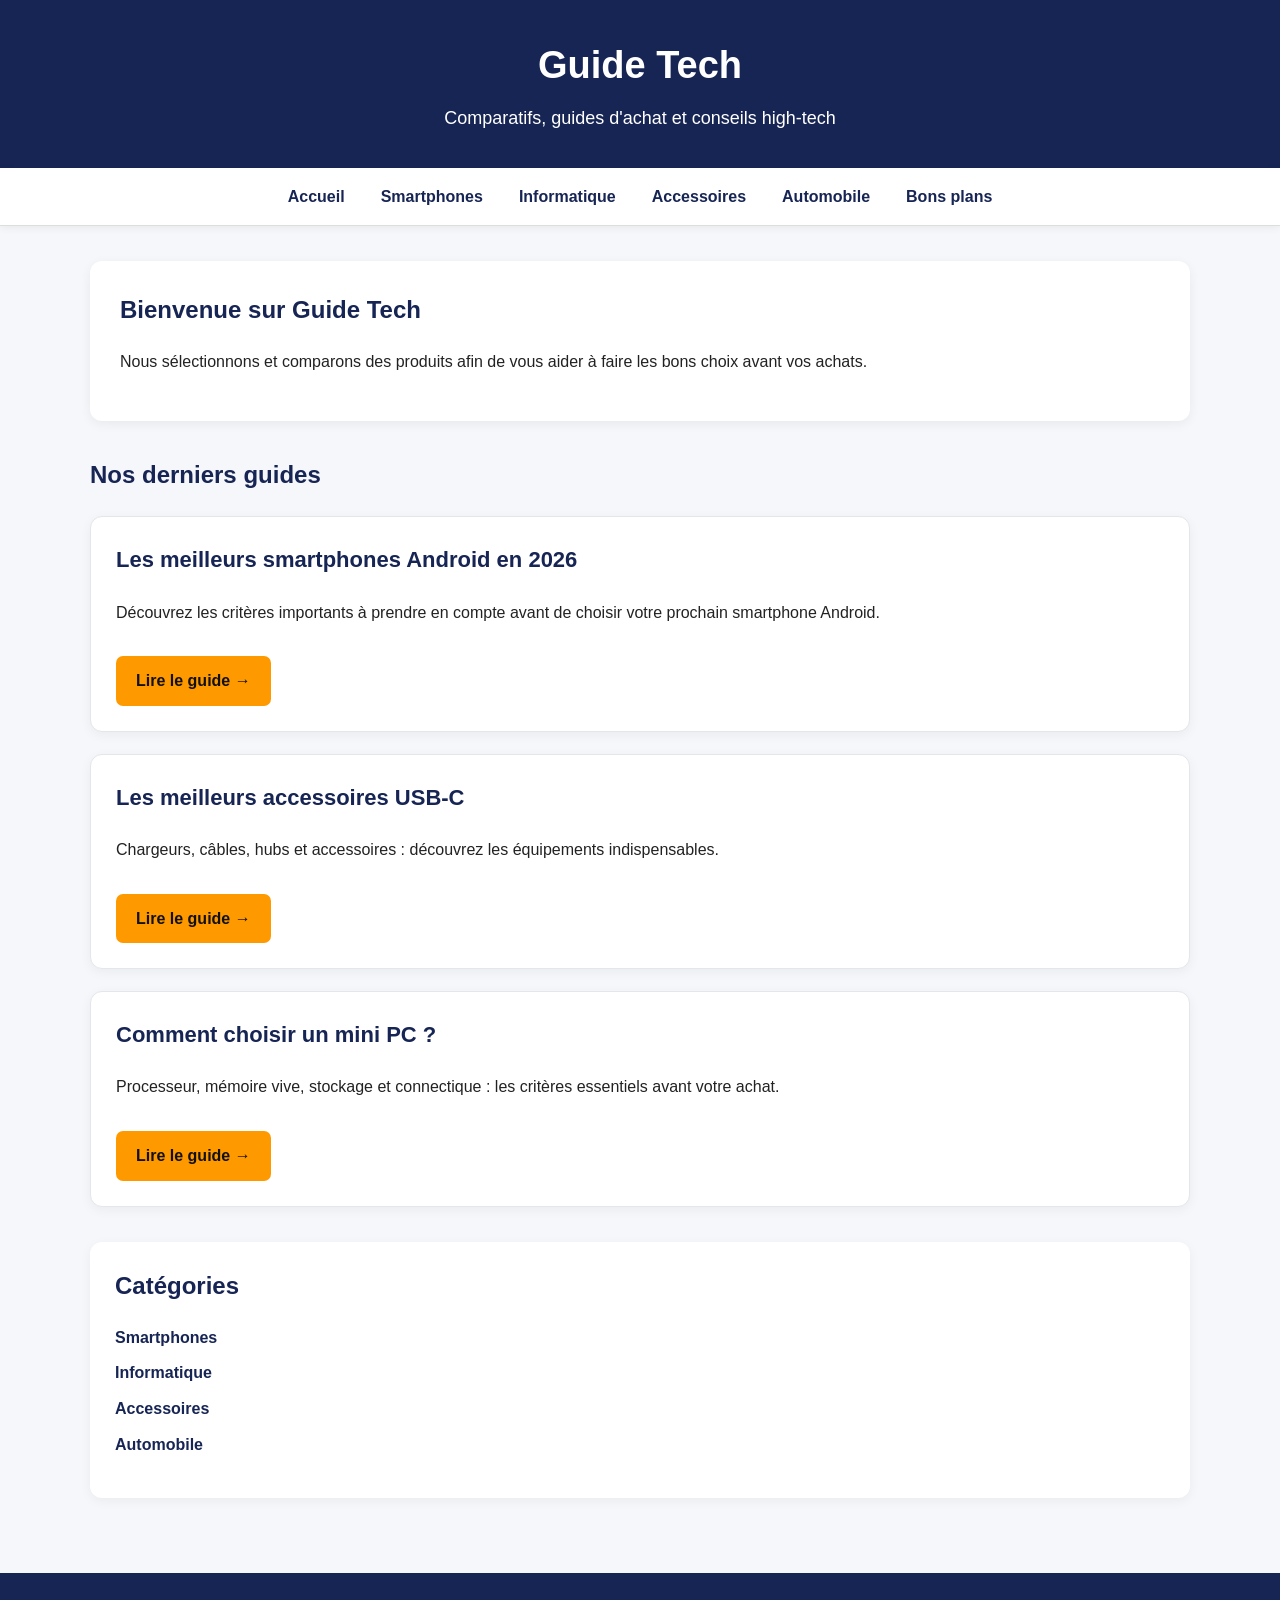
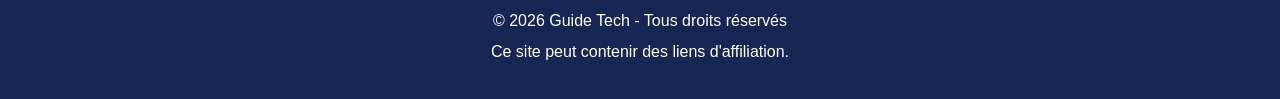
==== index.html @ e2352f9a "Update index.html" ====
<!DOCTYPE html>
<html lang="fr">
<head>
    <meta charset="UTF-8">
    <meta name="viewport" content="width=device-width, initial-scale=1.0">

    <title>Guide Tech | Comparatifs et guides d'achat</title>

    <meta name="description" content="Comparatifs, guides d'achat et conseils pour choisir les meilleurs produits high-tech.">

    <link rel="stylesheet" href="style.css">
</head>

<body>

<header class="header">
    <div class="container">
        <h1>Guide Tech</h1>
        <p>Comparatifs, guides d'achat et conseils high-tech</p>
    </div>
</header>

<nav class="navigation">
    <div class="container">
        <a href="index.html">Accueil</a>
        <a href="smartphones.html">Smartphones</a>
        <a href="informatique.html">Informatique</a>
        <a href="#">Accessoires</a>
        <a href="#">Automobile</a>
        <a href="#">Bons plans</a>
    </div>
</nav>

<main class="container">

    <section class="intro">
        <h2>Bienvenue sur Guide Tech</h2>

        <p>
            Nous sélectionnons et comparons des produits afin de vous aider
            à faire les bons choix avant vos achats.
        </p>
    </section>

    <section>

        <h2>Nos derniers guides</h2>

        <article class="article-card">

            <h3>
                Les meilleurs smartphones Android en 2026
            </h3>

            <p>
                Découvrez les critères importants à prendre en compte
                avant de choisir votre prochain smartphone Android.
            </p>

            <a class="button" href="#">
                Lire le guide →
            </a>

        </article>

        <article class="article-card">

            <h3>
                Les meilleurs accessoires USB-C
            </h3>

            <p>
                Chargeurs, câbles, hubs et accessoires : découvrez
                les équipements indispensables.
            </p>

            <a class="button" href="#">
                Lire le guide →
            </a>

        </article>

        <article class="article-card">

            <h3>
                Comment choisir un mini PC ?
            </h3>

            <p>
                Processeur, mémoire vive, stockage et connectique :
                les critères essentiels avant votre achat.
            </p>

            <a class="button" href="#">
                Lire le guide →
            </a>

        </article>

    </section>

    <section class="categories">

        <h2>Catégories</h2>

        <ul>
            <li><a href="#">Smartphones</a></li>
            <li><a href="#">Informatique</a></li>
            <li><a href="#">Accessoires</a></li>
            <li><a href="#">Automobile</a></li>
        </ul>

    </section>

</main>

<footer class="footer">

    <div class="container">

        <p>
            © 2026 Guide Tech - Tous droits réservés
        </p>

        <p>
            Ce site peut contenir des liens d'affiliation.
        </p>

    </div>

</footer>
    
</body>
</html>
---- style.css ----
* {
    box-sizing: border-box;
}

body {
    margin: 0;
    font-family: Arial, Helvetica, sans-serif;
    background: #f5f7fa;
    color: #222;
    line-height: 1.6;
}

.container {
    width: 90%;
    max-width: 1100px;
    margin: auto;
}


/* HEADER */

.header {
    background: #172554;
    color: white;
    text-align: center;
    padding: 35px 20px;
}

.header h1 {
    margin: 0;
    font-size: 38px;
}

.header p {
    margin: 8px 0 0;
    font-size: 18px;
}


/* NAVIGATION */

.navigation {
    background: white;
    border-bottom: 1px solid #ddd;
    box-shadow: 0 2px 8px rgba(0, 0, 0, 0.06);
}

.navigation .container {
    display: flex;
    justify-content: center;
    flex-wrap: wrap;
}

.navigation a {
    color: #172554;
    text-decoration: none;
    font-weight: bold;
    padding: 16px 18px;
}

.navigation a:hover {
    background: #e8eefc;
}


/* MAIN */

main {
    padding-top: 35px;
    padding-bottom: 45px;
}

h2 {
    color: #172554;
    margin-top: 35px;
}

h3 {
    color: #172554;
}

h4 {
    margin-bottom: 5px;
}


/* INTRO */

.intro {
    background: white;
    padding: 30px;
    margin-bottom: 35px;
    border-radius: 12px;
    box-shadow: 0 3px 12px rgba(0, 0, 0, 0.06);
}

.intro h2 {
    margin-top: 0;
}


/* ARTICLE CARDS */

.article-card {
    background: white;
    padding: 25px;
    margin: 22px 0;
    border-radius: 12px;
    border: 1px solid #e3e6eb;
    box-shadow: 0 3px 12px rgba(0, 0, 0, 0.05);
}

.article-card h3 {
    margin-top: 0;
    font-size: 22px;
}

.article-card ul {
    padding-left: 22px;
}


/* BUTTON */

.button {
    display: inline-block;
    margin-top: 15px;
    padding: 12px 20px;
    background: #ff9900;
    color: #111;
    text-decoration: none;
    font-weight: bold;
    border-radius: 7px;
}

.button:hover {
    background: #e68900;
}


/* CATEGORIES */

.categories {
    background: white;
    padding: 25px;
    margin-top: 35px;
    border-radius: 12px;
    box-shadow: 0 3px 12px rgba(0, 0, 0, 0.05);
}

.categories h2 {
    margin-top: 0;
}

.categories ul {
    list-style: none;
    padding: 0;
}

.categories li {
    margin: 10px 0;
}

.categories a {
    color: #172554;
    text-decoration: none;
    font-weight: bold;
}


/* FOOTER */

.footer {
    background: #172554;
    color: white;
    text-align: center;
    padding: 30px 20px;
    margin-top: 30px;
}

.footer p {
    margin: 5px 0;
}


/* MOBILE */

@media (max-width: 700px) {

    .header h1 {
        font-size: 30px;
    }

    .header p {
        font-size: 16px;
    }

    .navigation a {
        padding: 12px 10px;
        font-size: 14px;
    }

    .intro,
    .article-card,
    .categories {
        padding: 20px;
    }

    .article-card h3 {
        font-size: 19px;
    }

}
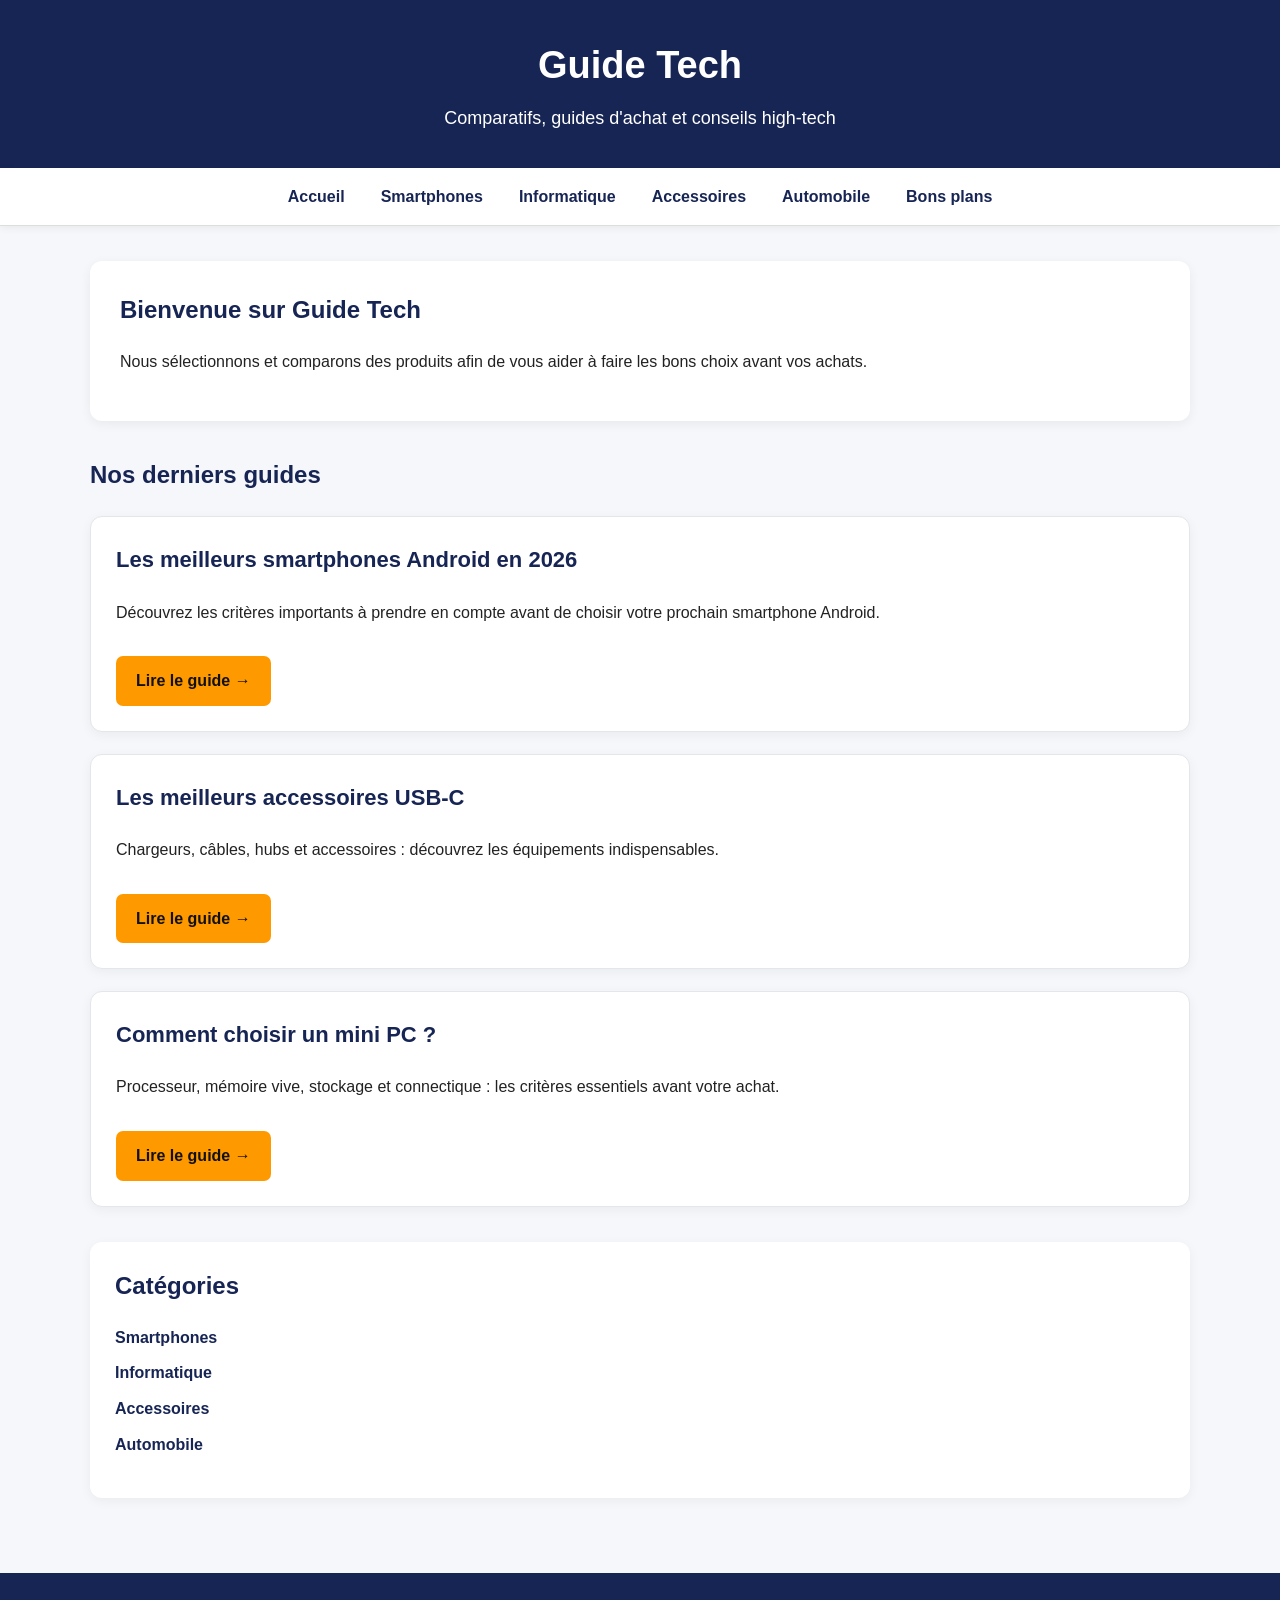
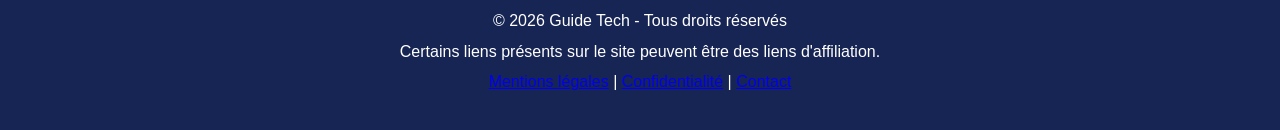
==== commit dc619fbb: "Update index.html" ====
--- a/index.html
+++ b/index.html
@@ -123,7 +123,16 @@
         </p>
 
         <p>
-            Ce site peut contenir des liens d'affiliation.
+            Certains liens présents sur le site peuvent être des liens
+            d'affiliation.
+        </p>
+
+        <p>
+            <a href="mentions-legales.html">Mentions légales</a>
+            |
+            <a href="politique-confidentialite.html">Confidentialité</a>
+            |
+            <a href="contact.html">Contact</a>
         </p>
 
     </div>
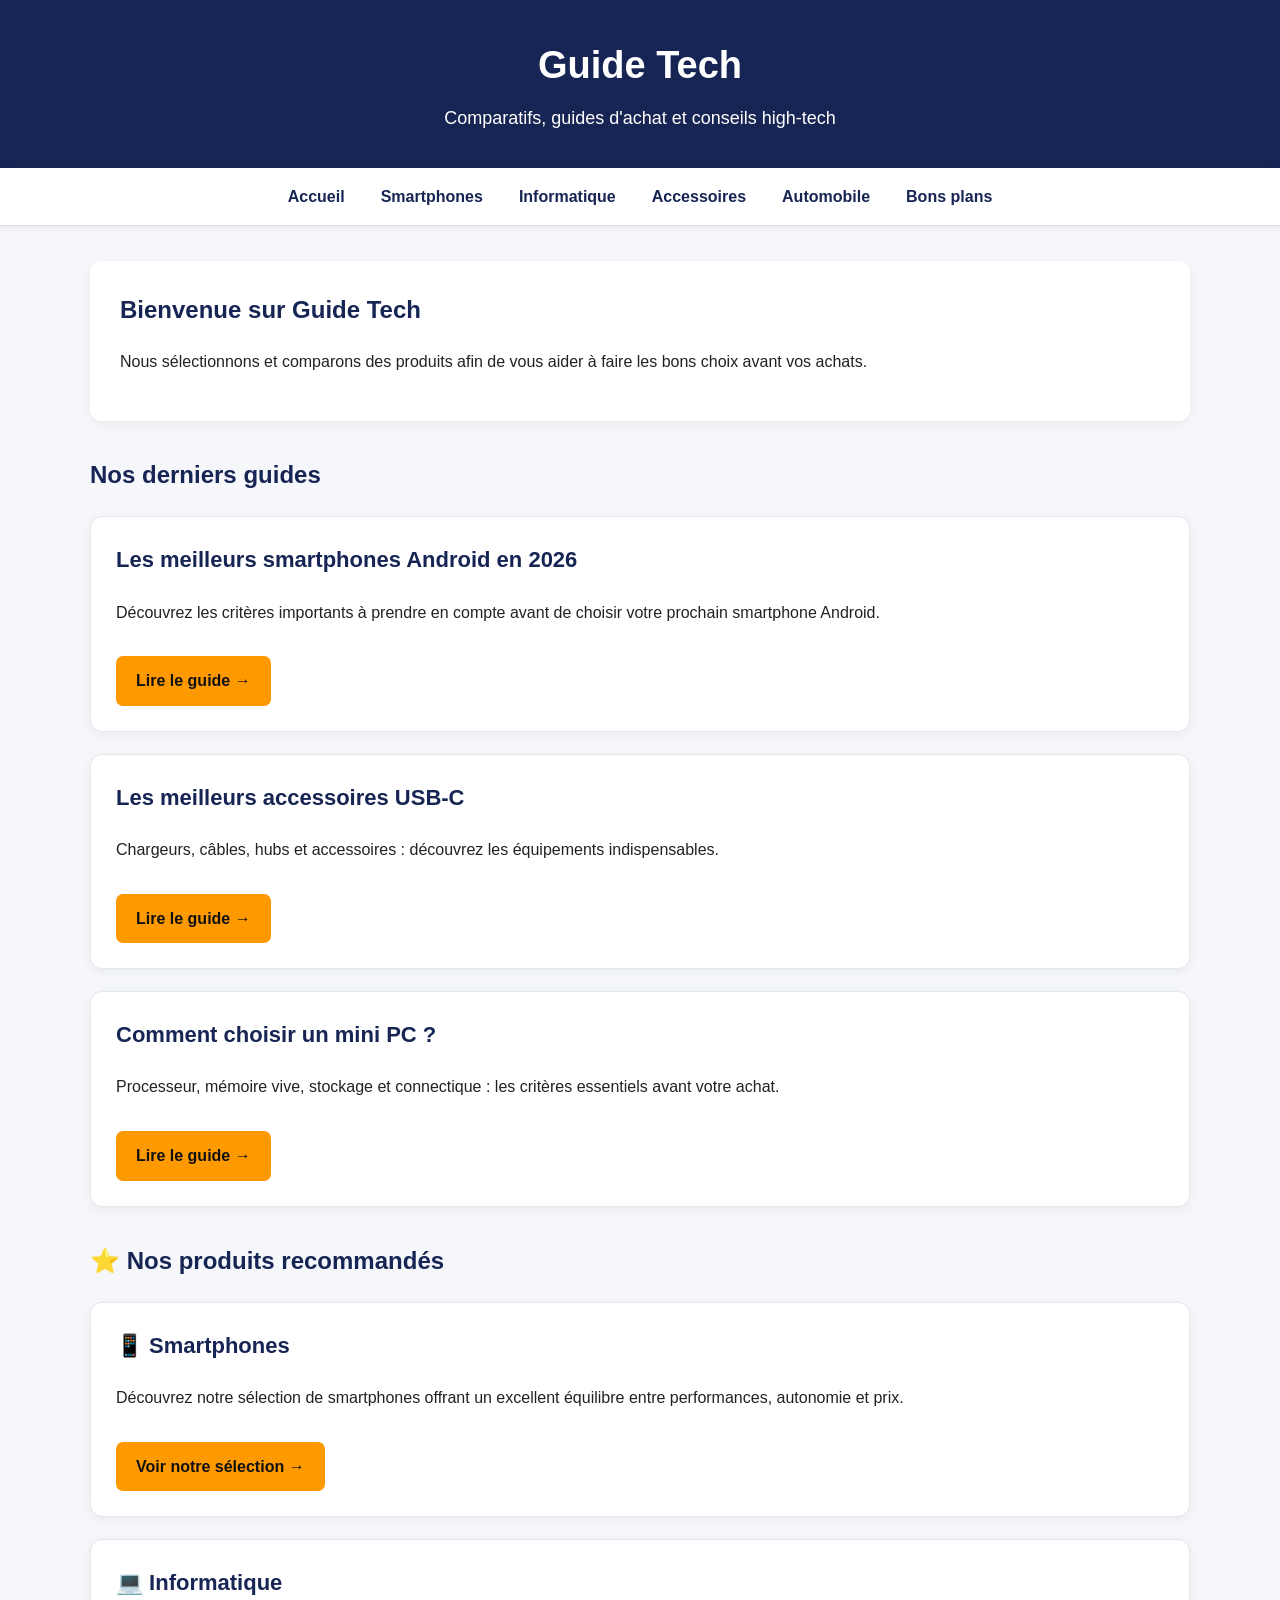
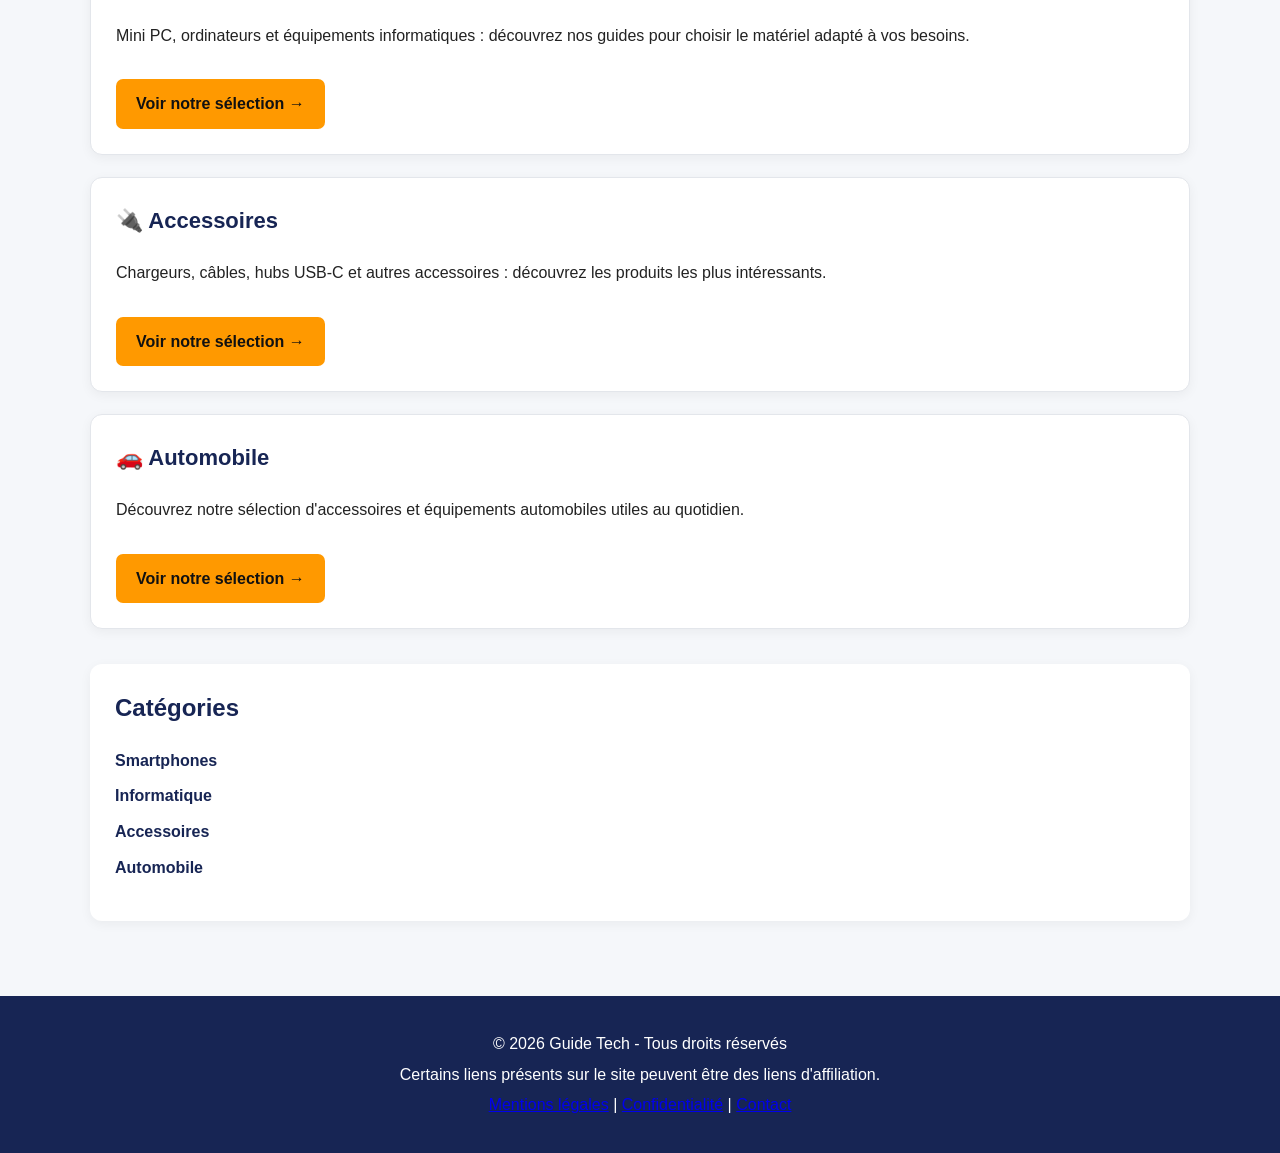
==== commit 2eb23461: "Update index.html" ====
--- a/index.html
+++ b/index.html
@@ -25,9 +25,9 @@
         <a href="index.html">Accueil</a>
         <a href="smartphones.html">Smartphones</a>
         <a href="informatique.html">Informatique</a>
-        <a href="#">Accessoires</a>
-        <a href="#">Automobile</a>
-        <a href="#">Bons plans</a>
+        <a href="accessoires.html">Accessoires</a>
+        <a href="automobile.html">Automobile</a>
+        <a href="bons-plans.html">Bons plans</a>
     </div>
 </nav>
 
@@ -99,6 +99,77 @@
 
     </section>
 
+    <section>
+
+    <h2>⭐ Nos produits recommandés</h2>
+
+    <article class="article-card">
+
+        <h3>📱 Smartphones</h3>
+
+        <p>
+            Découvrez notre sélection de smartphones offrant
+            un excellent équilibre entre performances, autonomie
+            et prix.
+        </p>
+
+        <a class="button" href="smartphones-comparatif.html">
+            Voir notre sélection →
+        </a>
+
+    </article>
+
+
+    <article class="article-card">
+
+        <h3>💻 Informatique</h3>
+
+        <p>
+            Mini PC, ordinateurs et équipements informatiques :
+            découvrez nos guides pour choisir le matériel adapté
+            à vos besoins.
+        </p>
+
+        <a class="button" href="informatique.html">
+            Voir notre sélection →
+        </a>
+
+    </article>
+
+
+    <article class="article-card">
+
+        <h3>🔌 Accessoires</h3>
+
+        <p>
+            Chargeurs, câbles, hubs USB-C et autres accessoires :
+            découvrez les produits les plus intéressants.
+        </p>
+
+        <a class="button" href="accessoires.html">
+            Voir notre sélection →
+        </a>
+
+    </article>
+
+
+    <article class="article-card">
+
+        <h3>🚗 Automobile</h3>
+
+        <p>
+            Découvrez notre sélection d'accessoires et équipements
+            automobiles utiles au quotidien.
+        </p>
+
+        <a class="button" href="automobile.html">
+            Voir notre sélection →
+        </a>
+
+    </article>
+
+</section>
+    
     <section class="categories">
 
         <h2>Catégories</h2>
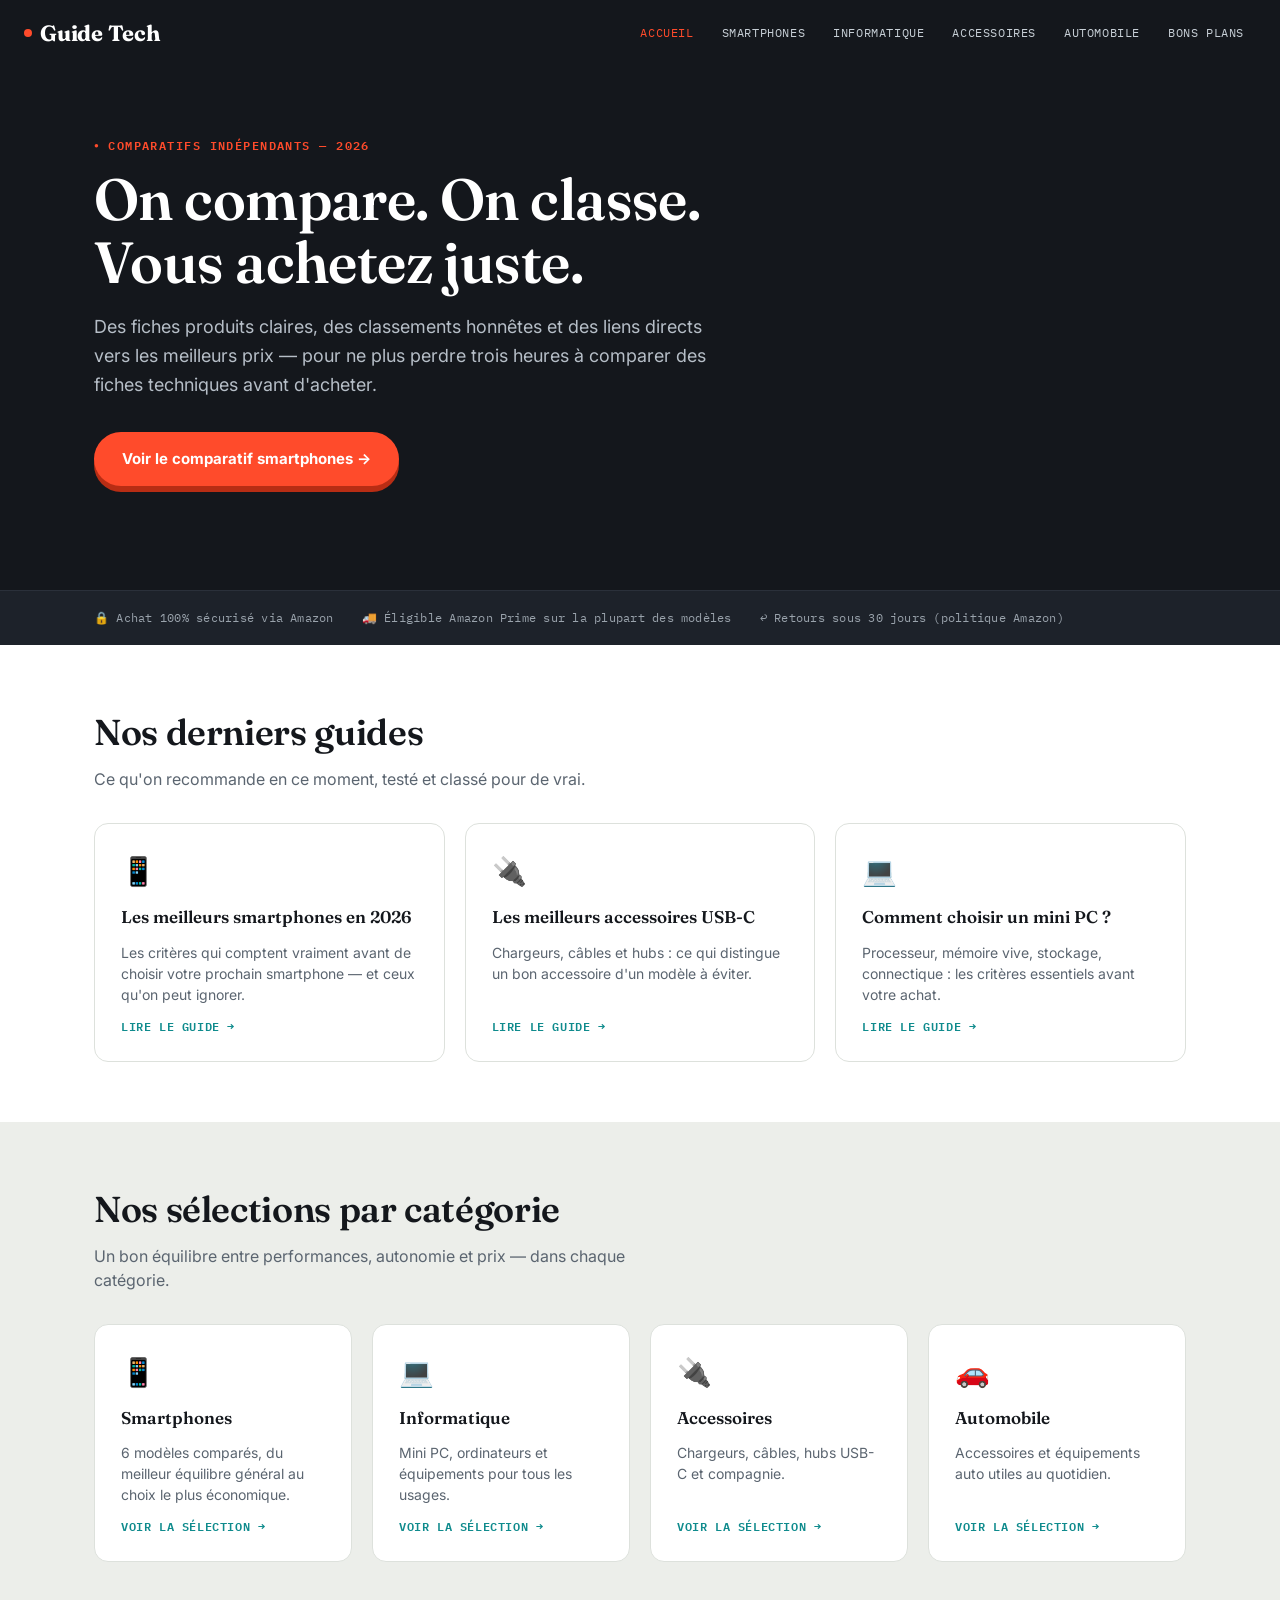
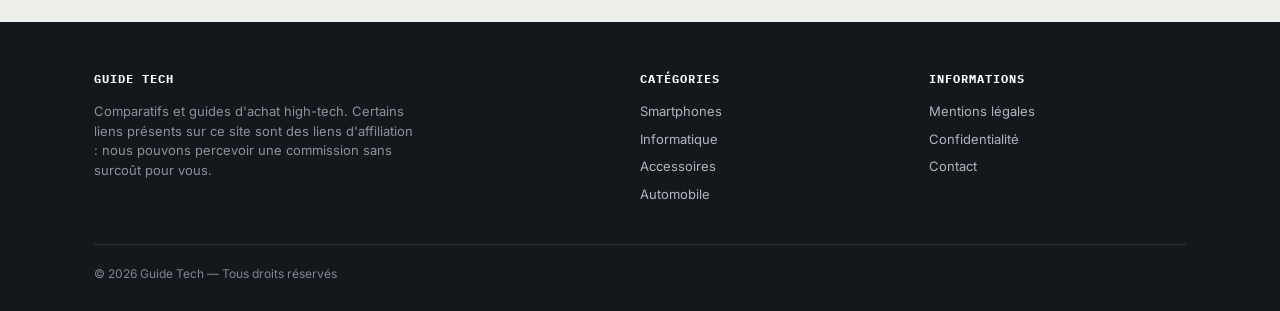
==== commit 5fd6c60e: "Update index.html" ====
--- a/index.html
+++ b/index.html
@@ -1,214 +1,134 @@
 <!DOCTYPE html>
 <html lang="fr">
 <head>
-    <meta charset="UTF-8">
-    <meta name="viewport" content="width=device-width, initial-scale=1.0">
-
-    <title>Guide Tech | Comparatifs et guides d'achat</title>
-
-    <meta name="description" content="Comparatifs, guides d'achat et conseils pour choisir les meilleurs produits high-tech.">
-
-    <link rel="stylesheet" href="style.css">
+<meta charset="UTF-8">
+<meta name="viewport" content="width=device-width, initial-scale=1.0">
+<title>Guide Tech | Comparatifs et guides d'achat high-tech</title>
+<meta name="description" content="Comparatifs, guides d'achat et bons plans pour choisir vos smartphones, informatique, accessoires et équipements auto sans vous tromper.">
+<meta property="og:title" content="Guide Tech | Comparatifs et guides d'achat">
+<meta property="og:description" content="Comparatifs indépendants et sélections pour bien acheter votre prochain produit high-tech.">
+<meta property="og:type" content="website">
+<link rel="stylesheet" href="style.css">
 </head>
-
 <body>
 
-<header class="header">
-    <div class="container">
-        <h1>Guide Tech</h1>
-        <p>Comparatifs, guides d'achat et conseils high-tech</p>
-    </div>
+<header class="site">
+  <div class="bar">
+    <a href="index.html" class="logo"><span class="dot"></span>Guide Tech</a>
+    <nav class="main">
+      <a href="index.html" class="current">Accueil</a>
+      <a href="smartphones.html">Smartphones</a>
+      <a href="informatique.html">Informatique</a>
+      <a href="accessoires.html">Accessoires</a>
+      <a href="automobile.html">Automobile</a>
+      <a href="bons-plans.html">Bons plans</a>
+    </nav>
+  </div>
 </header>
 
-<nav class="navigation">
-    <div class="container">
-        <a href="index.html">Accueil</a>
+<section class="hero">
+  <div class="wrap">
+    <p class="eyebrow">Comparatifs indépendants — 2026</p>
+    <h1>On compare. On classe. Vous achetez juste.</h1>
+    <p class="lead">Des fiches produits claires, des classements honnêtes et des liens directs vers les meilleurs prix — pour ne plus perdre trois heures à comparer des fiches techniques avant d'acheter.</p>
+    <div class="cta-group">
+      <a href="smartphones-comparatif.html" class="btn primary">Voir le comparatif smartphones →</a>
+    </div>
+  </div>
+  <div style="height:48px;"></div>
+</section>
+<div class="trust-strip">
+  <div class="wrap">
+    <span>🔒 Achat 100% sécurisé via Amazon</span>
+    <span>🚚 Éligible Amazon Prime sur la plupart des modèles</span>
+    <span>↩️ Retours sous 30 jours (politique Amazon)</span>
+  </div>
+</div>
+
+<section class="on-card">
+  <div class="wrap">
+    <h2 class="section-title">Nos derniers guides</h2>
+    <p class="section-sub">Ce qu'on recommande en ce moment, testé et classé pour de vrai.</p>
+    <div class="grid cols-3">
+      <div class="card">
+        <span class="icon">📱</span>
+        <h3>Les meilleurs smartphones en 2026</h3>
+        <p>Les critères qui comptent vraiment avant de choisir votre prochain smartphone — et ceux qu'on peut ignorer.</p>
+        <a href="smartphones-comparatif.html" class="card-link">Lire le guide →</a>
+      </div>
+      <div class="card">
+        <span class="icon">🔌</span>
+        <h3>Les meilleurs accessoires USB-C</h3>
+        <p>Chargeurs, câbles et hubs : ce qui distingue un bon accessoire d'un modèle à éviter.</p>
+        <a href="accessoires.html" class="card-link">Lire le guide →</a>
+      </div>
+      <div class="card">
+        <span class="icon">💻</span>
+        <h3>Comment choisir un mini PC ?</h3>
+        <p>Processeur, mémoire vive, stockage, connectique : les critères essentiels avant votre achat.</p>
+        <a href="informatique.html" class="card-link">Lire le guide →</a>
+      </div>
+    </div>
+  </div>
+</section>
+
+<section>
+  <div class="wrap">
+    <h2 class="section-title">Nos sélections par catégorie</h2>
+    <p class="section-sub">Un bon équilibre entre performances, autonomie et prix — dans chaque catégorie.</p>
+    <div class="grid cols-4">
+      <div class="card">
+        <span class="icon">📱</span>
+        <h3>Smartphones</h3>
+        <p>6 modèles comparés, du meilleur équilibre général au choix le plus économique.</p>
+        <a href="smartphones-comparatif.html" class="card-link">Voir la sélection →</a>
+      </div>
+      <div class="card">
+        <span class="icon">💻</span>
+        <h3>Informatique</h3>
+        <p>Mini PC, ordinateurs et équipements pour tous les usages.</p>
+        <a href="informatique.html" class="card-link">Voir la sélection →</a>
+      </div>
+      <div class="card">
+        <span class="icon">🔌</span>
+        <h3>Accessoires</h3>
+        <p>Chargeurs, câbles, hubs USB-C et compagnie.</p>
+        <a href="accessoires.html" class="card-link">Voir la sélection →</a>
+      </div>
+      <div class="card">
+        <span class="icon">🚗</span>
+        <h3>Automobile</h3>
+        <p>Accessoires et équipements auto utiles au quotidien.</p>
+        <a href="automobile.html" class="card-link">Voir la sélection →</a>
+      </div>
+    </div>
+  </div>
+</section>
+
+<footer class="site">
+  <div class="wrap">
+    <div class="cols">
+      <div>
+        <h4>Guide Tech</h4>
+        <p style="max-width:40ch; color:#8a939c;">Comparatifs et guides d'achat high-tech. Certains liens présents sur ce site sont des liens d'affiliation : nous pouvons percevoir une commission sans surcoût pour vous.</p>
+      </div>
+      <div>
+        <h4>Catégories</h4>
         <a href="smartphones.html">Smartphones</a>
         <a href="informatique.html">Informatique</a>
         <a href="accessoires.html">Accessoires</a>
         <a href="automobile.html">Automobile</a>
-        <a href="bons-plans.html">Bons plans</a>
+      </div>
+      <div>
+        <h4>Informations</h4>
+        <a href="mentions-legales.html">Mentions légales</a>
+        <a href="politique-confidentialite.html">Confidentialité</a>
+        <a href="contact.html">Contact</a>
+      </div>
     </div>
-</nav>
+    <div class="legal">© 2026 Guide Tech — Tous droits réservés</div>
+  </div>
+</footer>
 
-<main class="container">
-
-    <section class="intro">
-        <h2>Bienvenue sur Guide Tech</h2>
-
-        <p>
-            Nous sélectionnons et comparons des produits afin de vous aider
-            à faire les bons choix avant vos achats.
-        </p>
-    </section>
-
-    <section>
-
-        <h2>Nos derniers guides</h2>
-
-        <article class="article-card">
-
-            <h3>
-                Les meilleurs smartphones Android en 2026
-            </h3>
-
-            <p>
-                Découvrez les critères importants à prendre en compte
-                avant de choisir votre prochain smartphone Android.
-            </p>
-
-            <a class="button" href="#">
-                Lire le guide →
-            </a>
-
-        </article>
-
-        <article class="article-card">
-
-            <h3>
-                Les meilleurs accessoires USB-C
-            </h3>
-
-            <p>
-                Chargeurs, câbles, hubs et accessoires : découvrez
-                les équipements indispensables.
-            </p>
-
-            <a class="button" href="#">
-                Lire le guide →
-            </a>
-
-        </article>
-
-        <article class="article-card">
-
-            <h3>
-                Comment choisir un mini PC ?
-            </h3>
-
-            <p>
-                Processeur, mémoire vive, stockage et connectique :
-                les critères essentiels avant votre achat.
-            </p>
-
-            <a class="button" href="#">
-                Lire le guide →
-            </a>
-
-        </article>
-
-    </section>
-
-    <section>
-
-    <h2>⭐ Nos produits recommandés</h2>
-
-    <article class="article-card">
-
-        <h3>📱 Smartphones</h3>
-
-        <p>
-            Découvrez notre sélection de smartphones offrant
-            un excellent équilibre entre performances, autonomie
-            et prix.
-        </p>
-
-        <a class="button" href="smartphones-comparatif.html">
-            Voir notre sélection →
-        </a>
-
-    </article>
-
-
-    <article class="article-card">
-
-        <h3>💻 Informatique</h3>
-
-        <p>
-            Mini PC, ordinateurs et équipements informatiques :
-            découvrez nos guides pour choisir le matériel adapté
-            à vos besoins.
-        </p>
-
-        <a class="button" href="informatique.html">
-            Voir notre sélection →
-        </a>
-
-    </article>
-
-
-    <article class="article-card">
-
-        <h3>🔌 Accessoires</h3>
-
-        <p>
-            Chargeurs, câbles, hubs USB-C et autres accessoires :
-            découvrez les produits les plus intéressants.
-        </p>
-
-        <a class="button" href="accessoires.html">
-            Voir notre sélection →
-        </a>
-
-    </article>
-
-
-    <article class="article-card">
-
-        <h3>🚗 Automobile</h3>
-
-        <p>
-            Découvrez notre sélection d'accessoires et équipements
-            automobiles utiles au quotidien.
-        </p>
-
-        <a class="button" href="automobile.html">
-            Voir notre sélection →
-        </a>
-
-    </article>
-
-</section>
-    
-    <section class="categories">
-
-        <h2>Catégories</h2>
-
-        <ul>
-            <li><a href="#">Smartphones</a></li>
-            <li><a href="#">Informatique</a></li>
-            <li><a href="#">Accessoires</a></li>
-            <li><a href="#">Automobile</a></li>
-        </ul>
-
-    </section>
-
-</main>
-
-<footer class="footer">
-
-    <div class="container">
-
-        <p>
-            © 2026 Guide Tech - Tous droits réservés
-        </p>
-
-        <p>
-            Certains liens présents sur le site peuvent être des liens
-            d'affiliation.
-        </p>
-
-        <p>
-            <a href="mentions-legales.html">Mentions légales</a>
-            |
-            <a href="politique-confidentialite.html">Confidentialité</a>
-            |
-            <a href="contact.html">Contact</a>
-        </p>
-
-    </div>
-
-</footer>
-    
 </body>
 </html>
--- a/style.css
+++ b/style.css
@@ -1,213 +1,698 @@
+/* ============================================================ GUIDE TECH — design system v2 Direction : boutique premium / vitrine produit qui convertit Évolution du système v1 (fiche technique) vers un rendu plus désirable : grandes cartes produit, typographie éditoriale, CTA proéminent, badge "meilleur choix". ============================================================ */
+
+@import url("https://fonts.googleapis.com/css2?family=Fraunces:opsz,wght@9..144,500;9..144,600;9..144,700&family=IBM+Plex+Mono:wght@400;500;600&family=Inter:wght@400;500;600;700;800&display=swap");
+
+:root {
+  --ink: #14171c;
+  --ink-2: #1d222a;
+  --paper: #eceeea;
+  --card: #ffffff;
+  --line: #dde1dc;
+  --line-strong: #c3c9c2;
+  --muted: #5b6570;
+  --signal: #ff4b2b;
+  --signal-deep: #b82d14;
+  --signal-soft: #ffe9e3;
+  --teal: #0f8b8d;
+  --teal-soft: #e3f4f3;
+  --gold: #d9a441;
+  --gold-soft: #fbf0dc;
+
+  --font-display: "Fraunces", Georgia, serif;
+  --font-body: "Inter", -apple-system, sans-serif;
+  --font-mono: "IBM Plex Mono", monospace;
+
+  --radius: 14px;
+  --radius-sm: 8px;
+  --wrap: 1140px;
+}
+
 * {
-    box-sizing: border-box;
-}
-
+  box-sizing: border-box;
+}
+html {
+  scroll-behavior: smooth;
+}
 body {
-    margin: 0;
-    font-family: Arial, Helvetica, sans-serif;
-    background: #f5f7fa;
-    color: #222;
-    line-height: 1.6;
-}
-
-.container {
-    width: 90%;
-    max-width: 1100px;
-    margin: auto;
-}
-
-
-/* HEADER */
-
-.header {
-    background: #172554;
-    color: white;
-    text-align: center;
-    padding: 35px 20px;
-}
-
-.header h1 {
-    margin: 0;
-    font-size: 38px;
-}
-
-.header p {
-    margin: 8px 0 0;
-    font-size: 18px;
-}
-
-
-/* NAVIGATION */
-
-.navigation {
-    background: white;
-    border-bottom: 1px solid #ddd;
-    box-shadow: 0 2px 8px rgba(0, 0, 0, 0.06);
-}
-
-.navigation .container {
-    display: flex;
-    justify-content: center;
-    flex-wrap: wrap;
-}
-
-.navigation a {
-    color: #172554;
-    text-decoration: none;
-    font-weight: bold;
-    padding: 16px 18px;
-}
-
-.navigation a:hover {
-    background: #e8eefc;
-}
-
-
-/* MAIN */
-
-main {
-    padding-top: 35px;
-    padding-bottom: 45px;
-}
-
-h2 {
-    color: #172554;
-    margin-top: 35px;
-}
-
-h3 {
-    color: #172554;
-}
-
-h4 {
-    margin-bottom: 5px;
-}
-
-
-/* INTRO */
-
-.intro {
-    background: white;
-    padding: 30px;
-    margin-bottom: 35px;
-    border-radius: 12px;
-    box-shadow: 0 3px 12px rgba(0, 0, 0, 0.06);
-}
-
-.intro h2 {
-    margin-top: 0;
-}
-
-
-/* ARTICLE CARDS */
-
-.article-card {
-    background: white;
-    padding: 25px;
-    margin: 22px 0;
-    border-radius: 12px;
-    border: 1px solid #e3e6eb;
-    box-shadow: 0 3px 12px rgba(0, 0, 0, 0.05);
-}
-
-.article-card h3 {
-    margin-top: 0;
-    font-size: 22px;
-}
-
-.article-card ul {
-    padding-left: 22px;
-}
-
-
-/* BUTTON */
-
-.button {
-    display: inline-block;
-    margin-top: 15px;
-    padding: 12px 20px;
-    background: #ff9900;
-    color: #111;
-    text-decoration: none;
-    font-weight: bold;
-    border-radius: 7px;
-}
-
-.button:hover {
-    background: #e68900;
-}
-
-
-/* CATEGORIES */
-
-.categories {
-    background: white;
-    padding: 25px;
-    margin-top: 35px;
-    border-radius: 12px;
-    box-shadow: 0 3px 12px rgba(0, 0, 0, 0.05);
-}
-
-.categories h2 {
-    margin-top: 0;
-}
-
-.categories ul {
-    list-style: none;
-    padding: 0;
-}
-
-.categories li {
-    margin: 10px 0;
-}
-
-.categories a {
-    color: #172554;
-    text-decoration: none;
-    font-weight: bold;
-}
-
-
-/* FOOTER */
-
-.footer {
-    background: #172554;
-    color: white;
-    text-align: center;
-    padding: 30px 20px;
-    margin-top: 30px;
-}
-
-.footer p {
-    margin: 5px 0;
-}
-
-
-/* MOBILE */
-
+  margin: 0;
+  background: var(--paper);
+  color: var(--ink);
+  font-family: var(--font-body);
+  line-height: 1.5;
+  -webkit-font-smoothing: antialiased;
+  padding-bottom: 0;
+}
+img {
+  max-width: 100%;
+  display: block;
+}
+a {
+  color: inherit;
+}
+.wrap {
+  max-width: var(--wrap);
+  margin: 0 auto;
+  padding: 0 24px;
+}
+
+/* ---------- header ---------- */
+header.site {
+  background: var(--ink);
+  color: #fff;
+  position: sticky;
+  top: 0;
+  z-index: 50;
+}
+header.site .bar {
+  display: flex;
+  align-items: center;
+  justify-content: space-between;
+  padding: 16px 24px;
+  gap: 16px;
+  flex-wrap: wrap;
+}
+.logo {
+  font-family: var(--font-display);
+  font-weight: 700;
+  font-size: 22px;
+  letter-spacing: -0.01em;
+  color: #fff;
+  text-decoration: none;
+  display: flex;
+  align-items: center;
+  gap: 8px;
+}
+.logo .dot {
+  width: 8px;
+  height: 8px;
+  background: var(--signal);
+  border-radius: 50%;
+  display: inline-block;
+}
+nav.main {
+  display: flex;
+  gap: 4px;
+  flex-wrap: wrap;
+}
+nav.main a {
+  font-family: var(--font-mono);
+  font-size: 12px;
+  letter-spacing: 0.05em;
+  text-transform: uppercase;
+  color: #c7cfd6;
+  text-decoration: none;
+  padding: 8px 12px;
+  border-radius: var(--radius-sm);
+  transition: background 0.15s, color 0.15s;
+}
+nav.main a:hover,
+nav.main a:focus-visible {
+  background: rgba(255, 255, 255, 0.08);
+  color: #fff;
+}
+nav.main a.current {
+  color: var(--signal);
+}
+
+/* ---------- eyebrow ---------- */
+.eyebrow {
+  font-family: var(--font-mono);
+  font-size: 12px;
+  letter-spacing: 0.12em;
+  text-transform: uppercase;
+  color: var(--signal);
+  display: inline-flex;
+  align-items: center;
+  gap: 8px;
+  margin: 0 0 14px;
+  font-weight: 600;
+}
+.eyebrow::before {
+  content: "●";
+  font-size: 8px;
+}
+
+/* ---------- hero ---------- */
+.hero {
+  background: var(--ink);
+  color: #fff;
+  padding: 64px 0 56px;
+}
+.hero h1 {
+  font-family: var(--font-display);
+  font-weight: 600;
+  font-size: clamp(34px, 5.2vw, 58px);
+  line-height: 1.08;
+  letter-spacing: -0.01em;
+  margin: 0 0 20px;
+  max-width: 16ch;
+}
+.hero p.lead {
+  font-size: 18px;
+  color: #b6bec7;
+  max-width: 58ch;
+  margin: 0 0 32px;
+  line-height: 1.6;
+}
+.hero .cta-group {
+  display: flex;
+  gap: 14px;
+  flex-wrap: wrap;
+  align-items: center;
+}
+
+/* ---------- trust strip ---------- */
+.trust-strip {
+  background: var(--ink-2);
+  border-top: 1px solid #2a303a;
+}
+.trust-strip .wrap {
+  display: flex;
+  gap: 28px;
+  flex-wrap: wrap;
+  padding: 18px 24px;
+  font-family: var(--font-mono);
+  font-size: 12px;
+  letter-spacing: 0.02em;
+  color: #9aa3ac;
+}
+.trust-strip span {
+  display: flex;
+  align-items: center;
+  gap: 8px;
+}
+
+/* ---------- buttons ---------- */
+.btn {
+  display: inline-flex;
+  align-items: center;
+  gap: 8px;
+  font-family: var(--font-body);
+  font-weight: 700;
+  font-size: 15px;
+  text-decoration: none;
+  padding: 14px 26px;
+  border-radius: 999px;
+  border: 2px solid transparent;
+  transition: transform 0.12s ease, box-shadow 0.12s ease, background 0.15s ease;
+}
+.btn:hover {
+  transform: translateY(-2px);
+}
+.btn:active {
+  transform: translateY(0);
+}
+.btn.primary {
+  background: var(--signal);
+  color: #fff;
+  box-shadow: 0 6px 0 var(--signal-deep);
+}
+.btn.primary:hover {
+  box-shadow: 0 8px 0 var(--signal-deep);
+}
+.btn.primary:active {
+  box-shadow: 0 3px 0 var(--signal-deep);
+  transform: translateY(3px);
+}
+.btn.ghost {
+  background: transparent;
+  border-color: rgba(255, 255, 255, 0.35);
+  color: #fff;
+}
+.btn.ghost:hover {
+  border-color: #fff;
+}
+.btn.on-paper.ghost {
+  border-color: var(--ink);
+  color: var(--ink);
+}
+.btn.small {
+  padding: 9px 18px;
+  font-size: 13px;
+}
+.btn.block {
+  width: 100%;
+  justify-content: center;
+}
+
+/* ---------- Amazon buy button ---------- */
+.btn.amazon {
+  background: linear-gradient(135deg, #ffb02e 0%, #ff9900 55%, #ff8500 100%);
+  color: #14171c;
+  border: none;
+  box-shadow: 0 5px 0 #b96600, 0 8px 16px rgba(255, 153, 0, 0.35);
+  position: relative;
+  overflow: hidden;
+  font-weight: 800;
+}
+.btn.amazon .cart-icon {
+  width: 16px;
+  height: 16px;
+  flex-shrink: 0;
+}
+.btn.amazon::before {
+  content: "";
+  position: absolute;
+  top: 0;
+  left: -60%;
+  width: 40%;
+  height: 100%;
+  background: linear-gradient(
+    120deg,
+    transparent,
+    rgba(255, 255, 255, 0.55),
+    transparent
+  );
+  transform: skewX(-20deg);
+  transition: left 0.5s ease;
+}
+.btn.amazon:hover {
+  transform: translateY(-2px);
+  box-shadow: 0 7px 0 #b96600, 0 10px 20px rgba(255, 153, 0, 0.45);
+}
+.btn.amazon:hover::before {
+  left: 130%;
+}
+.btn.amazon:active {
+  transform: translateY(3px);
+  box-shadow: 0 2px 0 #b96600;
+}
+.btn.amazon .by {
+  font-family: var(--font-mono);
+  font-size: 9px;
+  font-weight: 600;
+  opacity: 0.65;
+  margin-left: 2px;
+}
+
+/* ---------- sections ---------- */
+section {
+  padding: 60px 0;
+}
+section.on-card {
+  background: var(--card);
+}
+h2.section-title {
+  font-family: var(--font-display);
+  font-weight: 600;
+  font-size: clamp(26px, 3.4vw, 36px);
+  letter-spacing: -0.01em;
+  margin: 0 0 8px;
+}
+p.section-sub {
+  color: var(--muted);
+  font-size: 16px;
+  max-width: 60ch;
+  margin: 0 0 32px;
+}
+
+/* ---------- quick comparison table ---------- */
+.table-wrap {
+  overflow-x: auto;
+  border: 1px solid var(--line);
+  border-radius: var(--radius);
+  background: var(--card);
+}
+table.spec {
+  width: 100%;
+  border-collapse: collapse;
+  font-size: 14px;
+  min-width: 680px;
+}
+table.spec th {
+  font-family: var(--font-mono);
+  font-size: 11px;
+  text-transform: uppercase;
+  letter-spacing: 0.06em;
+  color: var(--muted);
+  text-align: left;
+  padding: 16px 18px;
+  border-bottom: 2px solid var(--ink);
+}
+table.spec td {
+  padding: 16px 18px;
+  border-bottom: 1px solid var(--line);
+  vertical-align: middle;
+}
+table.spec tr:last-child td {
+  border-bottom: none;
+}
+table.spec tr.best-row td {
+  background: var(--signal-soft);
+}
+.spec-num {
+  font-family: var(--font-mono);
+  color: var(--ink);
+}
+.name-cell {
+  display: flex;
+  align-items: center;
+  gap: 10px;
+  font-weight: 700;
+}
+
+/* ---------- rank pill ---------- */
+.pill-rank {
+  display: inline-flex;
+  align-items: center;
+  justify-content: center;
+  font-family: var(--font-mono);
+  font-weight: 700;
+  font-size: 12px;
+  width: 26px;
+  height: 26px;
+  border-radius: 50%;
+  background: var(--ink);
+  color: #fff;
+  flex-shrink: 0;
+}
+.pill-rank.gold {
+  background: var(--gold);
+  color: #3a2a00;
+}
+
+/* ---------- product showcase cards ---------- */
+.product-grid {
+  display: flex;
+  flex-direction: column;
+  gap: 24px;
+}
+.product {
+  background: var(--card);
+  border: 1px solid var(--line);
+  border-radius: var(--radius);
+  padding: 32px;
+  display: grid;
+  grid-template-columns: 240px 1fr 220px;
+  gap: 32px;
+  position: relative;
+  transition: box-shadow 0.18s ease, border-color 0.18s ease;
+}
+.product:hover {
+  box-shadow: 0 12px 32px rgba(20, 23, 28, 0.08);
+  border-color: var(--line-strong);
+}
+.product.featured {
+  border: 2px solid var(--gold);
+  background: linear-gradient(180deg, var(--gold-soft) 0%, var(--card) 140px);
+}
+.ribbon {
+  position: absolute;
+  top: 20px;
+  left: -8px;
+  background: var(--gold);
+  color: #3a2a00;
+  font-family: var(--font-mono);
+  font-weight: 700;
+  font-size: 11px;
+  letter-spacing: 0.06em;
+  text-transform: uppercase;
+  padding: 7px 14px 7px 18px;
+  clip-path: polygon(0 0, 100% 0, 100% 100%, 0 100%, 10px 50%);
+}
+@media (max-width: 900px) {
+  .product {
+    grid-template-columns: 1fr;
+  }
+}
+.product .media img {
+  border-radius: var(--radius-sm);
+  border: 1px solid var(--line);
+}
+.product .body h3 {
+  font-family: var(--font-display);
+  font-weight: 600;
+  font-size: 24px;
+  margin: 0 0 4px;
+  letter-spacing: -0.01em;
+}
+.product .body .tagline {
+  color: var(--signal);
+  font-weight: 600;
+  font-size: 14px;
+  margin: 0 0 14px;
+}
+.product .chips {
+  display: flex;
+  gap: 8px;
+  flex-wrap: wrap;
+  margin-bottom: 14px;
+}
+.chip {
+  font-family: var(--font-mono);
+  font-size: 12px;
+  color: var(--ink);
+  background: var(--paper);
+  border: 1px solid var(--line);
+  padding: 5px 10px;
+  border-radius: 999px;
+}
+.product ul.points {
+  margin: 0 0 14px;
+  padding: 0;
+  list-style: none;
+}
+.product ul.points li {
+  padding-left: 22px;
+  position: relative;
+  margin-bottom: 7px;
+  font-size: 14.5px;
+  color: var(--ink);
+}
+.product ul.points li::before {
+  content: "✓";
+  position: absolute;
+  left: 0;
+  color: var(--teal);
+  font-weight: 700;
+}
+.product .video-link {
+  font-family: var(--font-mono);
+  font-size: 12px;
+  text-transform: uppercase;
+  color: var(--muted);
+  text-decoration: none;
+  display: inline-block;
+  letter-spacing: 0.03em;
+}
+.product .video-link:hover {
+  color: var(--ink);
+}
+.product .buy-panel {
+  background: var(--paper);
+  border-radius: var(--radius-sm);
+  padding: 20px;
+  display: flex;
+  flex-direction: column;
+  gap: 10px;
+  align-self: start;
+}
+.product .buy-panel .price-label {
+  font-family: var(--font-mono);
+  font-size: 11px;
+  text-transform: uppercase;
+  color: var(--muted);
+  letter-spacing: 0.06em;
+}
+.product .buy-panel .price-note-2 {
+  font-size: 12px;
+  color: var(--muted);
+}
+
+/* ---------- FAQ accordion ---------- */
+.faq {
+  max-width: 760px;
+}
+.faq details {
+  border-bottom: 1px solid var(--line);
+  padding: 18px 0;
+}
+.faq summary {
+  font-family: var(--font-display);
+  font-weight: 600;
+  font-size: 17px;
+  cursor: pointer;
+  list-style: none;
+  display: flex;
+  justify-content: space-between;
+  align-items: center;
+  gap: 12px;
+}
+.faq summary::-webkit-details-marker {
+  display: none;
+}
+.faq summary::after {
+  content: "+";
+  font-family: var(--font-mono);
+  font-size: 20px;
+  color: var(--signal);
+  flex-shrink: 0;
+  transition: transform 0.15s ease;
+}
+.faq details[open] summary::after {
+  transform: rotate(45deg);
+}
+.faq p {
+  margin: 12px 0 0;
+  color: var(--muted);
+  font-size: 15px;
+  line-height: 1.6;
+}
+
+/* ---------- disclosure ---------- */
+.disclosure {
+  background: #fff8ec;
+  border: 1px solid #ecd9a8;
+  border-radius: var(--radius-sm);
+  padding: 16px 20px;
+  font-size: 13px;
+  color: #6b5417;
+  margin: 32px 0;
+}
+
+/* ---------- card grid (home) ---------- */
+.grid {
+  display: grid;
+  gap: 20px;
+}
+.grid.cols-3 {
+  grid-template-columns: repeat(3, 1fr);
+}
+.grid.cols-4 {
+  grid-template-columns: repeat(4, 1fr);
+}
+@media (max-width: 900px) {
+  .grid.cols-3,
+  .grid.cols-4 {
+    grid-template-columns: repeat(2, 1fr);
+  }
+}
+@media (max-width: 600px) {
+  .grid.cols-3,
+  .grid.cols-4 {
+    grid-template-columns: 1fr;
+  }
+}
+.card {
+  background: var(--card);
+  border: 1px solid var(--line);
+  border-radius: var(--radius);
+  padding: 26px;
+  display: flex;
+  flex-direction: column;
+  gap: 12px;
+  transition: box-shadow 0.15s, transform 0.15s;
+}
+.card:hover {
+  box-shadow: 0 10px 26px rgba(20, 23, 28, 0.08);
+  transform: translateY(-2px);
+}
+.card .icon {
+  font-size: 28px;
+}
+.card h3 {
+  margin: 0;
+  font-size: 17px;
+  font-family: var(--font-display);
+  font-weight: 600;
+}
+.card p {
+  margin: 0;
+  color: var(--muted);
+  font-size: 14px;
+  flex-grow: 1;
+}
+.card a.card-link {
+  font-family: var(--font-mono);
+  font-size: 12px;
+  text-transform: uppercase;
+  letter-spacing: 0.05em;
+  color: var(--teal);
+  text-decoration: none;
+  font-weight: 600;
+}
+.card a.card-link:hover {
+  text-decoration: underline;
+}
+
+/* ---------- sticky mobile buy bar ---------- */
+.sticky-buy {
+  position: sticky;
+  bottom: 0;
+  z-index: 40;
+  background: var(--ink);
+  color: #fff;
+  padding: 14px 20px;
+  display: flex;
+  align-items: center;
+  justify-content: space-between;
+  gap: 16px;
+  border-top: 3px solid var(--signal);
+}
+.sticky-buy .info {
+  font-family: var(--font-mono);
+  font-size: 12px;
+  color: #b6bec7;
+}
+.sticky-buy .info strong {
+  color: #fff;
+  display: block;
+  font-family: var(--font-body);
+  font-size: 14px;
+}
+
+/* ---------- footer ---------- */
+footer.site {
+  background: var(--ink);
+  color: #aeb7bf;
+  padding: 48px 0 28px;
+  font-size: 13px;
+}
+footer.site .cols {
+  display: grid;
+  grid-template-columns: 2fr 1fr 1fr;
+  gap: 32px;
+  margin-bottom: 32px;
+}
 @media (max-width: 700px) {
-
-    .header h1 {
-        font-size: 30px;
-    }
-
-    .header p {
-        font-size: 16px;
-    }
-
-    .navigation a {
-        padding: 12px 10px;
-        font-size: 14px;
-    }
-
-    .intro,
-    .article-card,
-    .categories {
-        padding: 20px;
-    }
-
-    .article-card h3 {
-        font-size: 19px;
-    }
-
-}
+  footer.site .cols {
+    grid-template-columns: 1fr;
+  }
+}
+footer.site h4 {
+  font-family: var(--font-mono);
+  font-size: 12px;
+  text-transform: uppercase;
+  letter-spacing: 0.08em;
+  color: #fff;
+  margin: 0 0 14px;
+}
+footer.site a {
+  color: #aeb7bf;
+  text-decoration: none;
+  display: block;
+  margin-bottom: 8px;
+}
+footer.site a:hover {
+  color: #fff;
+}
+footer.site .legal {
+  border-top: 1px solid #2a333d;
+  padding-top: 20px;
+  font-size: 12px;
+  color: #7d8790;
+}
+
+/* ---------- accessibility ---------- */
+a:focus-visible,
+button:focus-visible,
+summary:focus-visible {
+  outline: 3px solid var(--teal);
+  outline-offset: 2px;
+}
+@media (prefers-reduced-motion: reduce) {
+  * {
+    transition: none !important;
+    scroll-behavior: auto !important;
+  }
+}
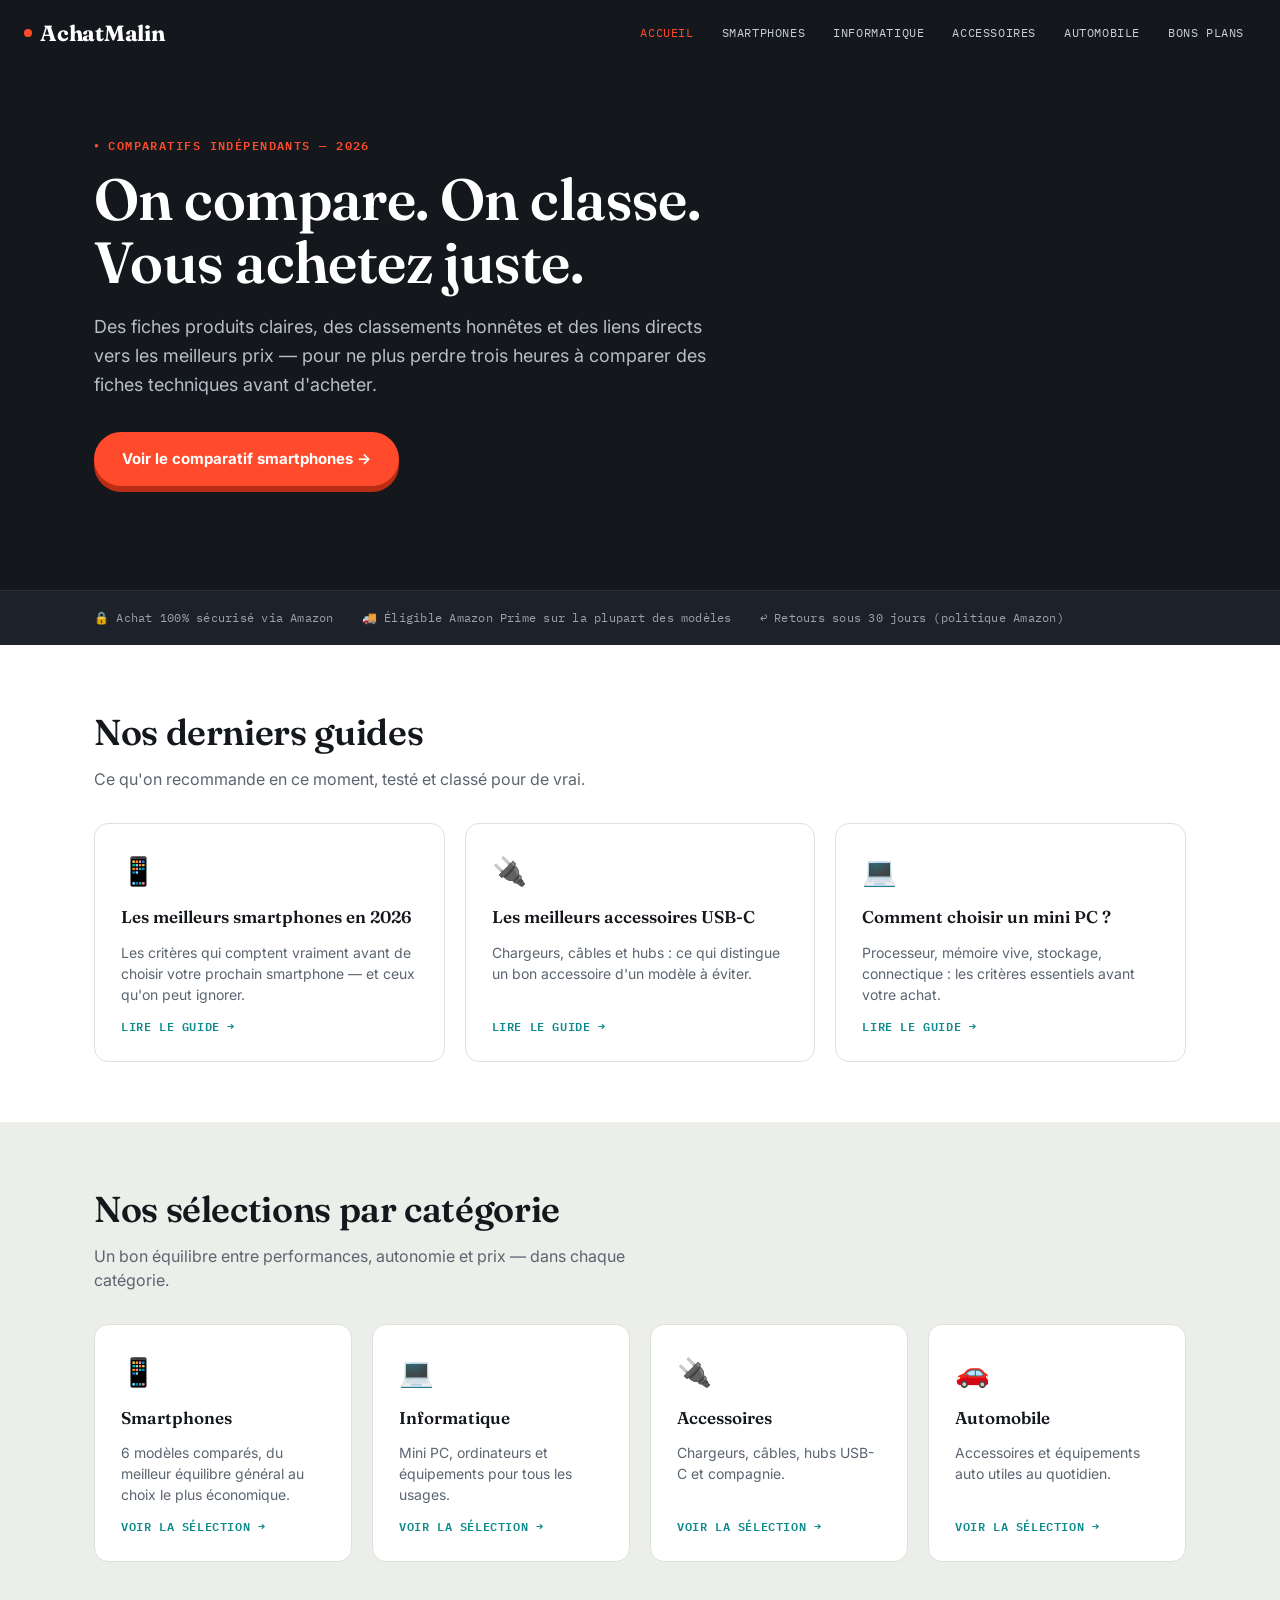
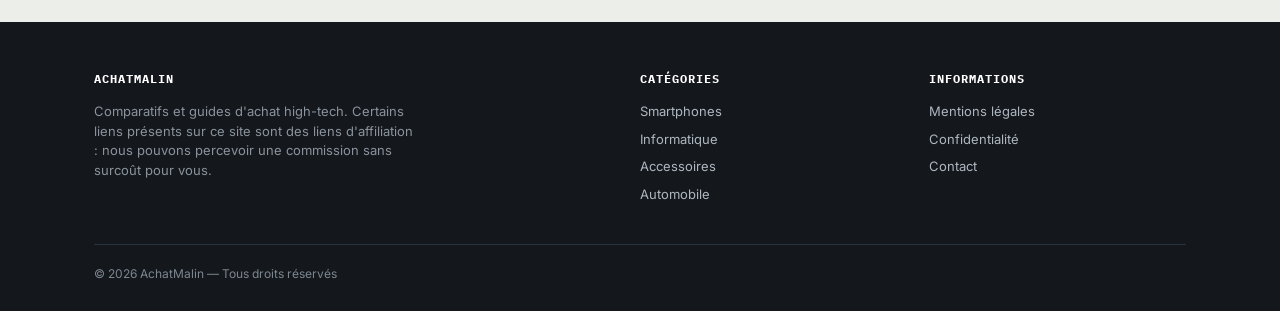
==== commit 5da7fcea: "Update index.html" ====
--- a/index.html
+++ b/index.html
@@ -3,9 +3,9 @@
 <head>
 <meta charset="UTF-8">
 <meta name="viewport" content="width=device-width, initial-scale=1.0">
-<title>Guide Tech | Comparatifs et guides d'achat high-tech</title>
+<title>AchatMalin | Comparatifs et guides d'achat high-tech</title>
 <meta name="description" content="Comparatifs, guides d'achat et bons plans pour choisir vos smartphones, informatique, accessoires et équipements auto sans vous tromper.">
-<meta property="og:title" content="Guide Tech | Comparatifs et guides d'achat">
+<meta property="og:title" content="AchatMalin | Comparatifs et guides d'achat">
 <meta property="og:description" content="Comparatifs indépendants et sélections pour bien acheter votre prochain produit high-tech.">
 <meta property="og:type" content="website">
 <link rel="stylesheet" href="style.css">
@@ -14,7 +14,7 @@
 
 <header class="site">
   <div class="bar">
-    <a href="index.html" class="logo"><span class="dot"></span>Guide Tech</a>
+    <a href="index.html" class="logo"><span class="dot"></span>AchatMalin</a>
     <nav class="main">
       <a href="index.html" class="current">Accueil</a>
       <a href="smartphones.html">Smartphones</a>
@@ -109,7 +109,7 @@
   <div class="wrap">
     <div class="cols">
       <div>
-        <h4>Guide Tech</h4>
+        <h4>AchatMalin</h4>
         <p style="max-width:40ch; color:#8a939c;">Comparatifs et guides d'achat high-tech. Certains liens présents sur ce site sont des liens d'affiliation : nous pouvons percevoir une commission sans surcoût pour vous.</p>
       </div>
       <div>
@@ -126,7 +126,7 @@
         <a href="contact.html">Contact</a>
       </div>
     </div>
-    <div class="legal">© 2026 Guide Tech — Tous droits réservés</div>
+    <div class="legal">© 2026 AchatMalin — Tous droits réservés</div>
   </div>
 </footer>
 
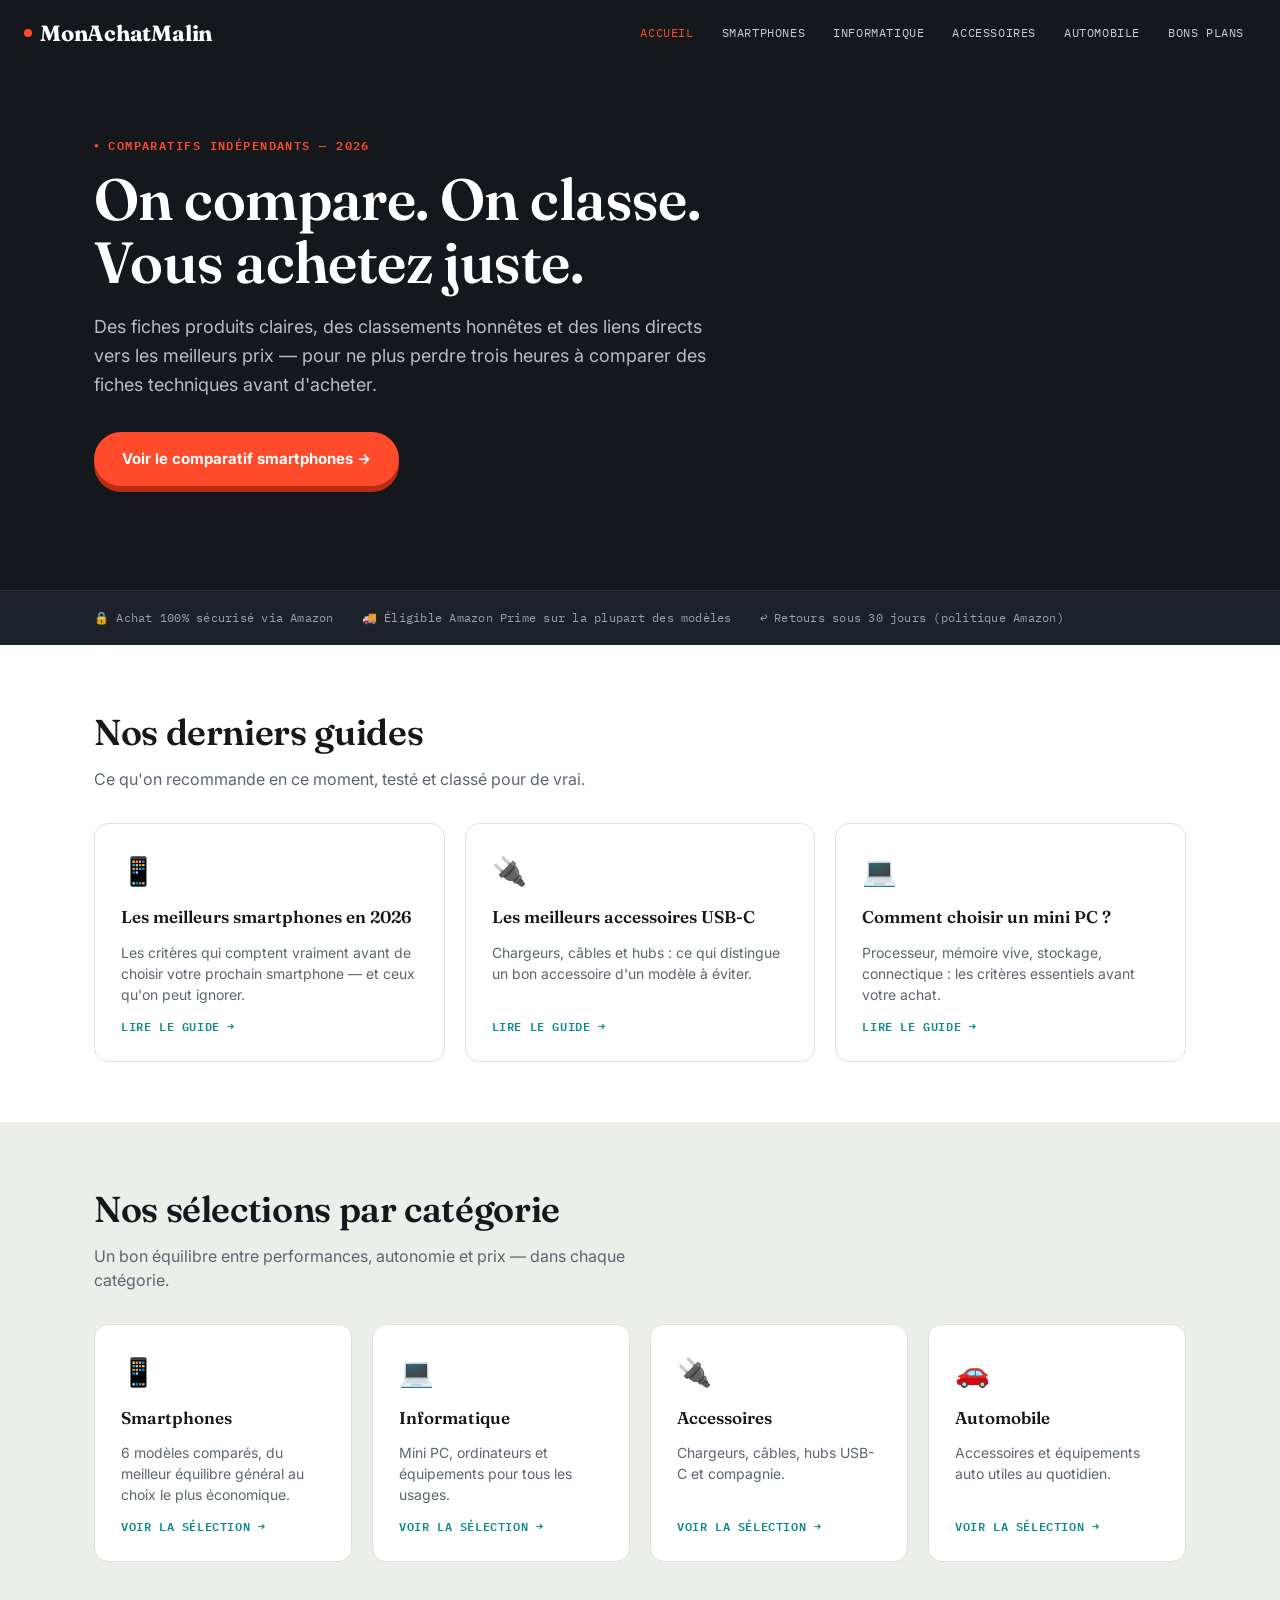
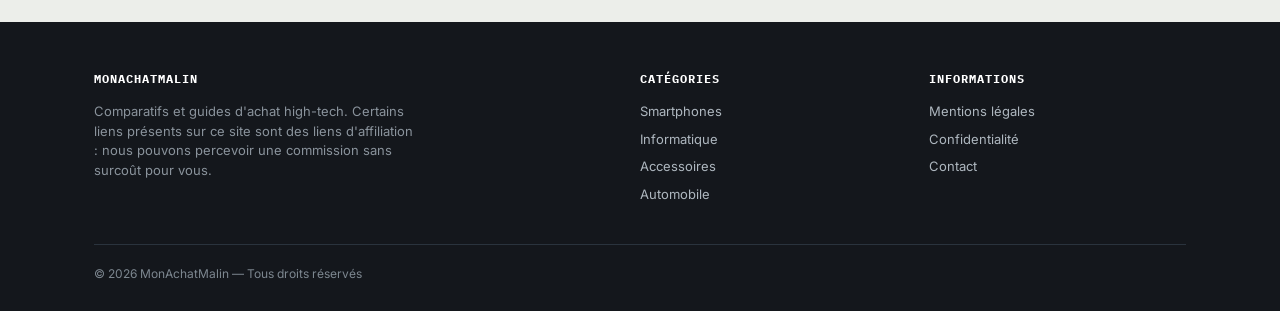
==== commit ece06418: "Update index.html" ====
--- a/index.html
+++ b/index.html
@@ -3,9 +3,9 @@
 <head>
 <meta charset="UTF-8">
 <meta name="viewport" content="width=device-width, initial-scale=1.0">
-<title>AchatMalin | Comparatifs et guides d'achat high-tech</title>
+<title>MonAchatMalin | Comparatifs et guides d'achat high-tech</title>
 <meta name="description" content="Comparatifs, guides d'achat et bons plans pour choisir vos smartphones, informatique, accessoires et équipements auto sans vous tromper.">
-<meta property="og:title" content="AchatMalin | Comparatifs et guides d'achat">
+<meta property="og:title" content="MonAchatMalin | Comparatifs et guides d'achat">
 <meta property="og:description" content="Comparatifs indépendants et sélections pour bien acheter votre prochain produit high-tech.">
 <meta property="og:type" content="website">
 <link rel="stylesheet" href="style.css">
@@ -14,7 +14,7 @@
 
 <header class="site">
   <div class="bar">
-    <a href="index.html" class="logo"><span class="dot"></span>AchatMalin</a>
+    <a href="index.html" class="logo"><span class="dot"></span>MonAchatMalin</a>
     <nav class="main">
       <a href="index.html" class="current">Accueil</a>
       <a href="smartphones.html">Smartphones</a>
@@ -109,7 +109,7 @@
   <div class="wrap">
     <div class="cols">
       <div>
-        <h4>AchatMalin</h4>
+        <h4>MonAchatMalin</h4>
         <p style="max-width:40ch; color:#8a939c;">Comparatifs et guides d'achat high-tech. Certains liens présents sur ce site sont des liens d'affiliation : nous pouvons percevoir une commission sans surcoût pour vous.</p>
       </div>
       <div>
@@ -126,7 +126,7 @@
         <a href="contact.html">Contact</a>
       </div>
     </div>
-    <div class="legal">© 2026 AchatMalin — Tous droits réservés</div>
+    <div class="legal">© 2026 MonAchatMalin — Tous droits réservés</div>
   </div>
 </footer>
 
--- a/style.css
+++ b/style.css
@@ -1,6 +1,12 @@
-/* ============================================================ GUIDE TECH — design system v2 Direction : boutique premium / vitrine produit qui convertit Évolution du système v1 (fiche technique) vers un rendu plus désirable : grandes cartes produit, typographie éditoriale, CTA proéminent, badge "meilleur choix". ============================================================ */
-
-@import url("https://fonts.googleapis.com/css2?family=Fraunces:opsz,wght@9..144,500;9..144,600;9..144,700&family=IBM+Plex+Mono:wght@400;500;600&family=Inter:wght@400;500;600;700;800&display=swap");
+/* ============================================================
+   GUIDE TECH — design system v2
+   Direction : boutique premium / vitrine produit qui convertit
+   Évolution du système v1 (fiche technique) vers un rendu
+   plus désirable : grandes cartes produit, typographie
+   éditoriale, CTA proéminent, badge "meilleur choix".
+   ============================================================ */
+
+@import url('https://fonts.googleapis.com/css2?family=Fraunces:opsz,wght@9..144,500;9..144,600;9..144,700&family=IBM+Plex+Mono:wght@400;500;600&family=Inter:wght@400;500;600;700;800&display=swap');
 
 :root {
   --ink: #14171c;
@@ -18,21 +24,17 @@
   --gold: #d9a441;
   --gold-soft: #fbf0dc;
 
-  --font-display: "Fraunces", Georgia, serif;
-  --font-body: "Inter", -apple-system, sans-serif;
-  --font-mono: "IBM Plex Mono", monospace;
+  --font-display: 'Fraunces', Georgia, serif;
+  --font-body: 'Inter', -apple-system, sans-serif;
+  --font-mono: 'IBM Plex Mono', monospace;
 
   --radius: 14px;
   --radius-sm: 8px;
   --wrap: 1140px;
 }
 
-* {
-  box-sizing: border-box;
-}
-html {
-  scroll-behavior: smooth;
-}
+* { box-sizing: border-box; }
+html { scroll-behavior: smooth; }
 body {
   margin: 0;
   background: var(--paper);
@@ -42,18 +44,9 @@
   -webkit-font-smoothing: antialiased;
   padding-bottom: 0;
 }
-img {
-  max-width: 100%;
-  display: block;
-}
-a {
-  color: inherit;
-}
-.wrap {
-  max-width: var(--wrap);
-  margin: 0 auto;
-  padding: 0 24px;
-}
+img { max-width: 100%; display: block; }
+a { color: inherit; }
+.wrap { max-width: var(--wrap); margin: 0 auto; padding: 0 24px; }
 
 /* ---------- header ---------- */
 header.site {
@@ -82,18 +75,8 @@
   align-items: center;
   gap: 8px;
 }
-.logo .dot {
-  width: 8px;
-  height: 8px;
-  background: var(--signal);
-  border-radius: 50%;
-  display: inline-block;
-}
-nav.main {
-  display: flex;
-  gap: 4px;
-  flex-wrap: wrap;
-}
+.logo .dot { width: 8px; height: 8px; background: var(--signal); border-radius: 50%; display: inline-block; }
+nav.main { display: flex; gap: 4px; flex-wrap: wrap; }
 nav.main a {
   font-family: var(--font-mono);
   font-size: 12px;
@@ -103,16 +86,10 @@
   text-decoration: none;
   padding: 8px 12px;
   border-radius: var(--radius-sm);
-  transition: background 0.15s, color 0.15s;
-}
-nav.main a:hover,
-nav.main a:focus-visible {
-  background: rgba(255, 255, 255, 0.08);
-  color: #fff;
-}
-nav.main a.current {
-  color: var(--signal);
-}
+  transition: background .15s, color .15s;
+}
+nav.main a:hover, nav.main a:focus-visible { background: rgba(255,255,255,0.08); color: #fff; }
+nav.main a.current { color: var(--signal); }
 
 /* ---------- eyebrow ---------- */
 .eyebrow {
@@ -127,10 +104,7 @@
   margin: 0 0 14px;
   font-weight: 600;
 }
-.eyebrow::before {
-  content: "●";
-  font-size: 8px;
-}
+.eyebrow::before { content: '●'; font-size: 8px; }
 
 /* ---------- hero ---------- */
 .hero {
@@ -154,12 +128,7 @@
   margin: 0 0 32px;
   line-height: 1.6;
 }
-.hero .cta-group {
-  display: flex;
-  gap: 14px;
-  flex-wrap: wrap;
-  align-items: center;
-}
+.hero .cta-group { display: flex; gap: 14px; flex-wrap: wrap; align-items: center; }
 
 /* ---------- trust strip ---------- */
 .trust-strip {
@@ -176,11 +145,7 @@
   letter-spacing: 0.02em;
   color: #9aa3ac;
 }
-.trust-strip span {
-  display: flex;
-  align-items: center;
-  gap: 8px;
-}
+.trust-strip span { display: flex; align-items: center; gap: 8px; }
 
 /* ---------- buttons ---------- */
 .btn {
@@ -194,89 +159,42 @@
   padding: 14px 26px;
   border-radius: 999px;
   border: 2px solid transparent;
-  transition: transform 0.12s ease, box-shadow 0.12s ease, background 0.15s ease;
-}
-.btn:hover {
-  transform: translateY(-2px);
-}
-.btn:active {
-  transform: translateY(0);
-}
-.btn.primary {
-  background: var(--signal);
-  color: #fff;
-  box-shadow: 0 6px 0 var(--signal-deep);
-}
-.btn.primary:hover {
-  box-shadow: 0 8px 0 var(--signal-deep);
-}
-.btn.primary:active {
-  box-shadow: 0 3px 0 var(--signal-deep);
-  transform: translateY(3px);
-}
-.btn.ghost {
-  background: transparent;
-  border-color: rgba(255, 255, 255, 0.35);
-  color: #fff;
-}
-.btn.ghost:hover {
-  border-color: #fff;
-}
-.btn.on-paper.ghost {
-  border-color: var(--ink);
-  color: var(--ink);
-}
-.btn.small {
-  padding: 9px 18px;
-  font-size: 13px;
-}
-.btn.block {
-  width: 100%;
-  justify-content: center;
-}
+  transition: transform .12s ease, box-shadow .12s ease, background .15s ease;
+}
+.btn:hover { transform: translateY(-2px); }
+.btn:active { transform: translateY(0); }
+.btn.primary { background: var(--signal); color: #fff; box-shadow: 0 6px 0 var(--signal-deep); }
+.btn.primary:hover { box-shadow: 0 8px 0 var(--signal-deep); }
+.btn.primary:active { box-shadow: 0 3px 0 var(--signal-deep); transform: translateY(3px); }
+.btn.ghost { background: transparent; border-color: rgba(255,255,255,0.35); color: #fff; }
+.btn.ghost:hover { border-color: #fff; }
+.btn.on-paper.ghost { border-color: var(--ink); color: var(--ink); }
+.btn.small { padding: 9px 18px; font-size: 13px; }
+.btn.block { width: 100%; justify-content: center; }
 
 /* ---------- Amazon buy button ---------- */
 .btn.amazon {
   background: linear-gradient(135deg, #ffb02e 0%, #ff9900 55%, #ff8500 100%);
   color: #14171c;
   border: none;
-  box-shadow: 0 5px 0 #b96600, 0 8px 16px rgba(255, 153, 0, 0.35);
+  box-shadow: 0 5px 0 #b96600, 0 8px 16px rgba(255,153,0,0.35);
   position: relative;
   overflow: hidden;
   font-weight: 800;
 }
-.btn.amazon .cart-icon {
-  width: 16px;
-  height: 16px;
-  flex-shrink: 0;
-}
+.btn.amazon .cart-icon { width: 16px; height: 16px; flex-shrink: 0; }
 .btn.amazon::before {
-  content: "";
+  content: '';
   position: absolute;
-  top: 0;
-  left: -60%;
-  width: 40%;
-  height: 100%;
-  background: linear-gradient(
-    120deg,
-    transparent,
-    rgba(255, 255, 255, 0.55),
-    transparent
-  );
+  top: 0; left: -60%;
+  width: 40%; height: 100%;
+  background: linear-gradient(120deg, transparent, rgba(255,255,255,0.55), transparent);
   transform: skewX(-20deg);
-  transition: left 0.5s ease;
-}
-.btn.amazon:hover {
-  transform: translateY(-2px);
-  box-shadow: 0 7px 0 #b96600, 0 10px 20px rgba(255, 153, 0, 0.45);
-}
-.btn.amazon:hover::before {
-  left: 130%;
-}
-.btn.amazon:active {
-  transform: translateY(3px);
-  box-shadow: 0 2px 0 #b96600;
-}
+  transition: left .5s ease;
+}
+.btn.amazon:hover { transform: translateY(-2px); box-shadow: 0 7px 0 #b96600, 0 10px 20px rgba(255,153,0,0.45); }
+.btn.amazon:hover::before { left: 130%; }
+.btn.amazon:active { transform: translateY(3px); box-shadow: 0 2px 0 #b96600; }
 .btn.amazon .by {
   font-family: var(--font-mono);
   font-size: 9px;
@@ -286,12 +204,8 @@
 }
 
 /* ---------- sections ---------- */
-section {
-  padding: 60px 0;
-}
-section.on-card {
-  background: var(--card);
-}
+section { padding: 60px 0; }
+section.on-card { background: var(--card); }
 h2.section-title {
   font-family: var(--font-display);
   font-weight: 600;
@@ -307,12 +221,7 @@
 }
 
 /* ---------- quick comparison table ---------- */
-.table-wrap {
-  overflow-x: auto;
-  border: 1px solid var(--line);
-  border-radius: var(--radius);
-  background: var(--card);
-}
+.table-wrap { overflow: auto; border: 1px solid var(--line); border-radius: var(--radius); background: var(--card); }
 table.spec {
   width: 100%;
   border-collapse: collapse;
@@ -334,21 +243,44 @@
   border-bottom: 1px solid var(--line);
   vertical-align: middle;
 }
-table.spec tr:last-child td {
-  border-bottom: none;
-}
-table.spec tr.best-row td {
-  background: var(--signal-soft);
-}
-.spec-num {
-  font-family: var(--font-mono);
-  color: var(--ink);
-}
-.name-cell {
-  display: flex;
-  align-items: center;
-  gap: 10px;
-  font-weight: 700;
+table.spec tr:last-child td { border-bottom: none; }
+table.spec tr.best-row td { background: var(--signal-soft); }
+.spec-num { font-family: var(--font-mono); color: var(--ink); }
+.name-cell { display: flex; align-items: center; gap: 10px; font-weight: 700; white-space: nowrap; }
+
+/* ---------- responsive comparison table (mobile = stacked cards) ---------- */
+@media (max-width: 700px) {
+  .table-wrap { overflow-x: visible; border: none; background: none; }
+  table.spec { min-width: 0; width: 100%; }
+  table.spec thead { display: none; }
+  table.spec, table.spec tbody, table.spec tr, table.spec td { display: block; width: 100%; }
+  table.spec tr {
+    border: 1px solid var(--line);
+    border-radius: var(--radius);
+    margin-bottom: 14px;
+    padding: 4px 16px;
+    background: var(--card);
+  }
+  table.spec tr.best-row { border: 2px solid var(--gold); background: var(--signal-soft); }
+  table.spec td {
+    border-bottom: 1px solid var(--line);
+    padding: 10px 0;
+    display: flex;
+    justify-content: space-between;
+    align-items: center;
+    gap: 12px;
+  }
+  table.spec td:last-child { border-bottom: none; }
+  table.spec td.name-cell { justify-content: flex-start; font-size: 16px; white-space: normal; }
+  table.spec td[data-label]::before {
+    content: attr(data-label);
+    font-family: var(--font-mono);
+    font-size: 11px;
+    text-transform: uppercase;
+    letter-spacing: 0.05em;
+    color: var(--muted);
+    flex-shrink: 0;
+  }
 }
 
 /* ---------- rank pill ---------- */
@@ -359,24 +291,16 @@
   font-family: var(--font-mono);
   font-weight: 700;
   font-size: 12px;
-  width: 26px;
-  height: 26px;
+  width: 26px; height: 26px;
   border-radius: 50%;
   background: var(--ink);
   color: #fff;
   flex-shrink: 0;
 }
-.pill-rank.gold {
-  background: var(--gold);
-  color: #3a2a00;
-}
+.pill-rank.gold { background: var(--gold); color: #3a2a00; }
 
 /* ---------- product showcase cards ---------- */
-.product-grid {
-  display: flex;
-  flex-direction: column;
-  gap: 24px;
-}
+.product-grid { display: flex; flex-direction: column; gap: 24px; }
 .product {
   background: var(--card);
   border: 1px solid var(--line);
@@ -386,12 +310,9 @@
   grid-template-columns: 240px 1fr 220px;
   gap: 32px;
   position: relative;
-  transition: box-shadow 0.18s ease, border-color 0.18s ease;
-}
-.product:hover {
-  box-shadow: 0 12px 32px rgba(20, 23, 28, 0.08);
-  border-color: var(--line-strong);
-}
+  transition: box-shadow .18s ease, border-color .18s ease;
+}
+.product:hover { box-shadow: 0 12px 32px rgba(20,23,28,0.08); border-color: var(--line-strong); }
 .product.featured {
   border: 2px solid var(--gold);
   background: linear-gradient(180deg, var(--gold-soft) 0%, var(--card) 140px);
@@ -410,15 +331,8 @@
   padding: 7px 14px 7px 18px;
   clip-path: polygon(0 0, 100% 0, 100% 100%, 0 100%, 10px 50%);
 }
-@media (max-width: 900px) {
-  .product {
-    grid-template-columns: 1fr;
-  }
-}
-.product .media img {
-  border-radius: var(--radius-sm);
-  border: 1px solid var(--line);
-}
+@media (max-width: 900px) { .product { grid-template-columns: 1fr; } }
+.product .media img { border-radius: var(--radius-sm); border: 1px solid var(--line); }
 .product .body h3 {
   font-family: var(--font-display);
   font-weight: 600;
@@ -426,18 +340,8 @@
   margin: 0 0 4px;
   letter-spacing: -0.01em;
 }
-.product .body .tagline {
-  color: var(--signal);
-  font-weight: 600;
-  font-size: 14px;
-  margin: 0 0 14px;
-}
-.product .chips {
-  display: flex;
-  gap: 8px;
-  flex-wrap: wrap;
-  margin-bottom: 14px;
-}
+.product .body .tagline { color: var(--signal); font-weight: 600; font-size: 14px; margin: 0 0 14px; }
+.product .chips { display: flex; gap: 8px; flex-wrap: wrap; margin-bottom: 14px; }
 .chip {
   font-family: var(--font-mono);
   font-size: 12px;
@@ -447,37 +351,14 @@
   padding: 5px 10px;
   border-radius: 999px;
 }
-.product ul.points {
-  margin: 0 0 14px;
-  padding: 0;
-  list-style: none;
-}
-.product ul.points li {
-  padding-left: 22px;
-  position: relative;
-  margin-bottom: 7px;
-  font-size: 14.5px;
-  color: var(--ink);
-}
-.product ul.points li::before {
-  content: "✓";
-  position: absolute;
-  left: 0;
-  color: var(--teal);
-  font-weight: 700;
-}
+.product ul.points { margin: 0 0 14px; padding: 0; list-style: none; }
+.product ul.points li { padding-left: 22px; position: relative; margin-bottom: 7px; font-size: 14.5px; color: var(--ink); }
+.product ul.points li::before { content: '✓'; position: absolute; left: 0; color: var(--teal); font-weight: 700; }
 .product .video-link {
-  font-family: var(--font-mono);
-  font-size: 12px;
-  text-transform: uppercase;
-  color: var(--muted);
-  text-decoration: none;
-  display: inline-block;
-  letter-spacing: 0.03em;
-}
-.product .video-link:hover {
-  color: var(--ink);
-}
+  font-family: var(--font-mono); font-size: 12px; text-transform: uppercase;
+  color: var(--muted); text-decoration: none; display: inline-block; letter-spacing: 0.03em;
+}
+.product .video-link:hover { color: var(--ink); }
 .product .buy-panel {
   background: var(--paper);
   border-radius: var(--radius-sm);
@@ -487,22 +368,42 @@
   gap: 10px;
   align-self: start;
 }
-.product .buy-panel .price-label {
+.product .buy-panel .price-label { font-family: var(--font-mono); font-size: 11px; text-transform: uppercase; color: var(--muted); letter-spacing: 0.06em; }
+.product .buy-panel .price-note-2 { font-size: 12px; color: var(--muted); }
+
+/* ---------- cross-sell accessories ---------- */
+.cross-sell {
+  margin-top: 18px;
+  padding-top: 16px;
+  border-top: 1px dashed var(--line-strong);
+}
+.cross-sell .cross-title {
   font-family: var(--font-mono);
   font-size: 11px;
   text-transform: uppercase;
+  letter-spacing: 0.06em;
   color: var(--muted);
-  letter-spacing: 0.06em;
-}
-.product .buy-panel .price-note-2 {
-  font-size: 12px;
-  color: var(--muted);
-}
+  margin: 0 0 10px;
+}
+.cross-sell .cross-links { display: flex; flex-direction: column; gap: 8px; }
+.cross-sell a.cross-link {
+  display: flex;
+  align-items: center;
+  gap: 8px;
+  font-size: 13px;
+  color: var(--ink);
+  text-decoration: none;
+  padding: 8px 10px;
+  border-radius: var(--radius-sm);
+  background: var(--paper);
+  border: 1px solid var(--line);
+  transition: border-color .15s, background .15s;
+}
+.cross-sell a.cross-link:hover { border-color: #ff9900; background: #fff8ec; }
+.cross-sell a.cross-link .arrow { margin-left: auto; color: #ff9900; font-weight: 700; }
 
 /* ---------- FAQ accordion ---------- */
-.faq {
-  max-width: 760px;
-}
+.faq { max-width: 760px; }
 .faq details {
   border-bottom: 1px solid var(--line);
   padding: 18px 0;
@@ -518,26 +419,17 @@
   align-items: center;
   gap: 12px;
 }
-.faq summary::-webkit-details-marker {
-  display: none;
-}
+.faq summary::-webkit-details-marker { display: none; }
 .faq summary::after {
-  content: "+";
+  content: '+';
   font-family: var(--font-mono);
   font-size: 20px;
   color: var(--signal);
   flex-shrink: 0;
-  transition: transform 0.15s ease;
-}
-.faq details[open] summary::after {
-  transform: rotate(45deg);
-}
-.faq p {
-  margin: 12px 0 0;
-  color: var(--muted);
-  font-size: 15px;
-  line-height: 1.6;
-}
+  transition: transform .15s ease;
+}
+.faq details[open] summary::after { transform: rotate(45deg); }
+.faq p { margin: 12px 0 0; color: var(--muted); font-size: 15px; line-height: 1.6; }
 
 /* ---------- disclosure ---------- */
 .disclosure {
@@ -551,28 +443,11 @@
 }
 
 /* ---------- card grid (home) ---------- */
-.grid {
-  display: grid;
-  gap: 20px;
-}
-.grid.cols-3 {
-  grid-template-columns: repeat(3, 1fr);
-}
-.grid.cols-4 {
-  grid-template-columns: repeat(4, 1fr);
-}
-@media (max-width: 900px) {
-  .grid.cols-3,
-  .grid.cols-4 {
-    grid-template-columns: repeat(2, 1fr);
-  }
-}
-@media (max-width: 600px) {
-  .grid.cols-3,
-  .grid.cols-4 {
-    grid-template-columns: 1fr;
-  }
-}
+.grid { display: grid; gap: 20px; }
+.grid.cols-3 { grid-template-columns: repeat(3, 1fr); }
+.grid.cols-4 { grid-template-columns: repeat(4, 1fr); }
+@media (max-width: 900px) { .grid.cols-3, .grid.cols-4 { grid-template-columns: repeat(2, 1fr); } }
+@media (max-width: 600px) { .grid.cols-3, .grid.cols-4 { grid-template-columns: 1fr; } }
 .card {
   background: var(--card);
   border: 1px solid var(--line);
@@ -581,39 +456,14 @@
   display: flex;
   flex-direction: column;
   gap: 12px;
-  transition: box-shadow 0.15s, transform 0.15s;
-}
-.card:hover {
-  box-shadow: 0 10px 26px rgba(20, 23, 28, 0.08);
-  transform: translateY(-2px);
-}
-.card .icon {
-  font-size: 28px;
-}
-.card h3 {
-  margin: 0;
-  font-size: 17px;
-  font-family: var(--font-display);
-  font-weight: 600;
-}
-.card p {
-  margin: 0;
-  color: var(--muted);
-  font-size: 14px;
-  flex-grow: 1;
-}
-.card a.card-link {
-  font-family: var(--font-mono);
-  font-size: 12px;
-  text-transform: uppercase;
-  letter-spacing: 0.05em;
-  color: var(--teal);
-  text-decoration: none;
-  font-weight: 600;
-}
-.card a.card-link:hover {
-  text-decoration: underline;
-}
+  transition: box-shadow .15s, transform .15s;
+}
+.card:hover { box-shadow: 0 10px 26px rgba(20,23,28,0.08); transform: translateY(-2px); }
+.card .icon { font-size: 28px; }
+.card h3 { margin: 0; font-size: 17px; font-family: var(--font-display); font-weight: 600; }
+.card p { margin: 0; color: var(--muted); font-size: 14px; flex-grow: 1; }
+.card a.card-link { font-family: var(--font-mono); font-size: 12px; text-transform: uppercase; letter-spacing: 0.05em; color: var(--teal); text-decoration: none; font-weight: 600; }
+.card a.card-link:hover { text-decoration: underline; }
 
 /* ---------- sticky mobile buy bar ---------- */
 .sticky-buy {
@@ -629,70 +479,20 @@
   gap: 16px;
   border-top: 3px solid var(--signal);
 }
-.sticky-buy .info {
-  font-family: var(--font-mono);
-  font-size: 12px;
-  color: #b6bec7;
-}
-.sticky-buy .info strong {
-  color: #fff;
-  display: block;
-  font-family: var(--font-body);
-  font-size: 14px;
-}
+.sticky-buy .info { font-family: var(--font-mono); font-size: 12px; color: #b6bec7; }
+.sticky-buy .info strong { color: #fff; display: block; font-family: var(--font-body); font-size: 14px; }
 
 /* ---------- footer ---------- */
-footer.site {
-  background: var(--ink);
-  color: #aeb7bf;
-  padding: 48px 0 28px;
-  font-size: 13px;
-}
-footer.site .cols {
-  display: grid;
-  grid-template-columns: 2fr 1fr 1fr;
-  gap: 32px;
-  margin-bottom: 32px;
-}
-@media (max-width: 700px) {
-  footer.site .cols {
-    grid-template-columns: 1fr;
-  }
-}
-footer.site h4 {
-  font-family: var(--font-mono);
-  font-size: 12px;
-  text-transform: uppercase;
-  letter-spacing: 0.08em;
-  color: #fff;
-  margin: 0 0 14px;
-}
-footer.site a {
-  color: #aeb7bf;
-  text-decoration: none;
-  display: block;
-  margin-bottom: 8px;
-}
-footer.site a:hover {
-  color: #fff;
-}
-footer.site .legal {
-  border-top: 1px solid #2a333d;
-  padding-top: 20px;
-  font-size: 12px;
-  color: #7d8790;
-}
+footer.site { background: var(--ink); color: #aeb7bf; padding: 48px 0 28px; font-size: 13px; }
+footer.site .cols { display: grid; grid-template-columns: 2fr 1fr 1fr; gap: 32px; margin-bottom: 32px; }
+@media (max-width: 700px) { footer.site .cols { grid-template-columns: 1fr; } }
+footer.site h4 { font-family: var(--font-mono); font-size: 12px; text-transform: uppercase; letter-spacing: 0.08em; color: #fff; margin: 0 0 14px; }
+footer.site a { color: #aeb7bf; text-decoration: none; display: block; margin-bottom: 8px; }
+footer.site a:hover { color: #fff; }
+footer.site .legal { border-top: 1px solid #2a333d; padding-top: 20px; font-size: 12px; color: #7d8790; }
 
 /* ---------- accessibility ---------- */
-a:focus-visible,
-button:focus-visible,
-summary:focus-visible {
-  outline: 3px solid var(--teal);
-  outline-offset: 2px;
-}
+a:focus-visible, button:focus-visible, summary:focus-visible { outline: 3px solid var(--teal); outline-offset: 2px; }
 @media (prefers-reduced-motion: reduce) {
-  * {
-    transition: none !important;
-    scroll-behavior: auto !important;
-  }
-}
+  * { transition: none !important; scroll-behavior: auto !important; }
+}
